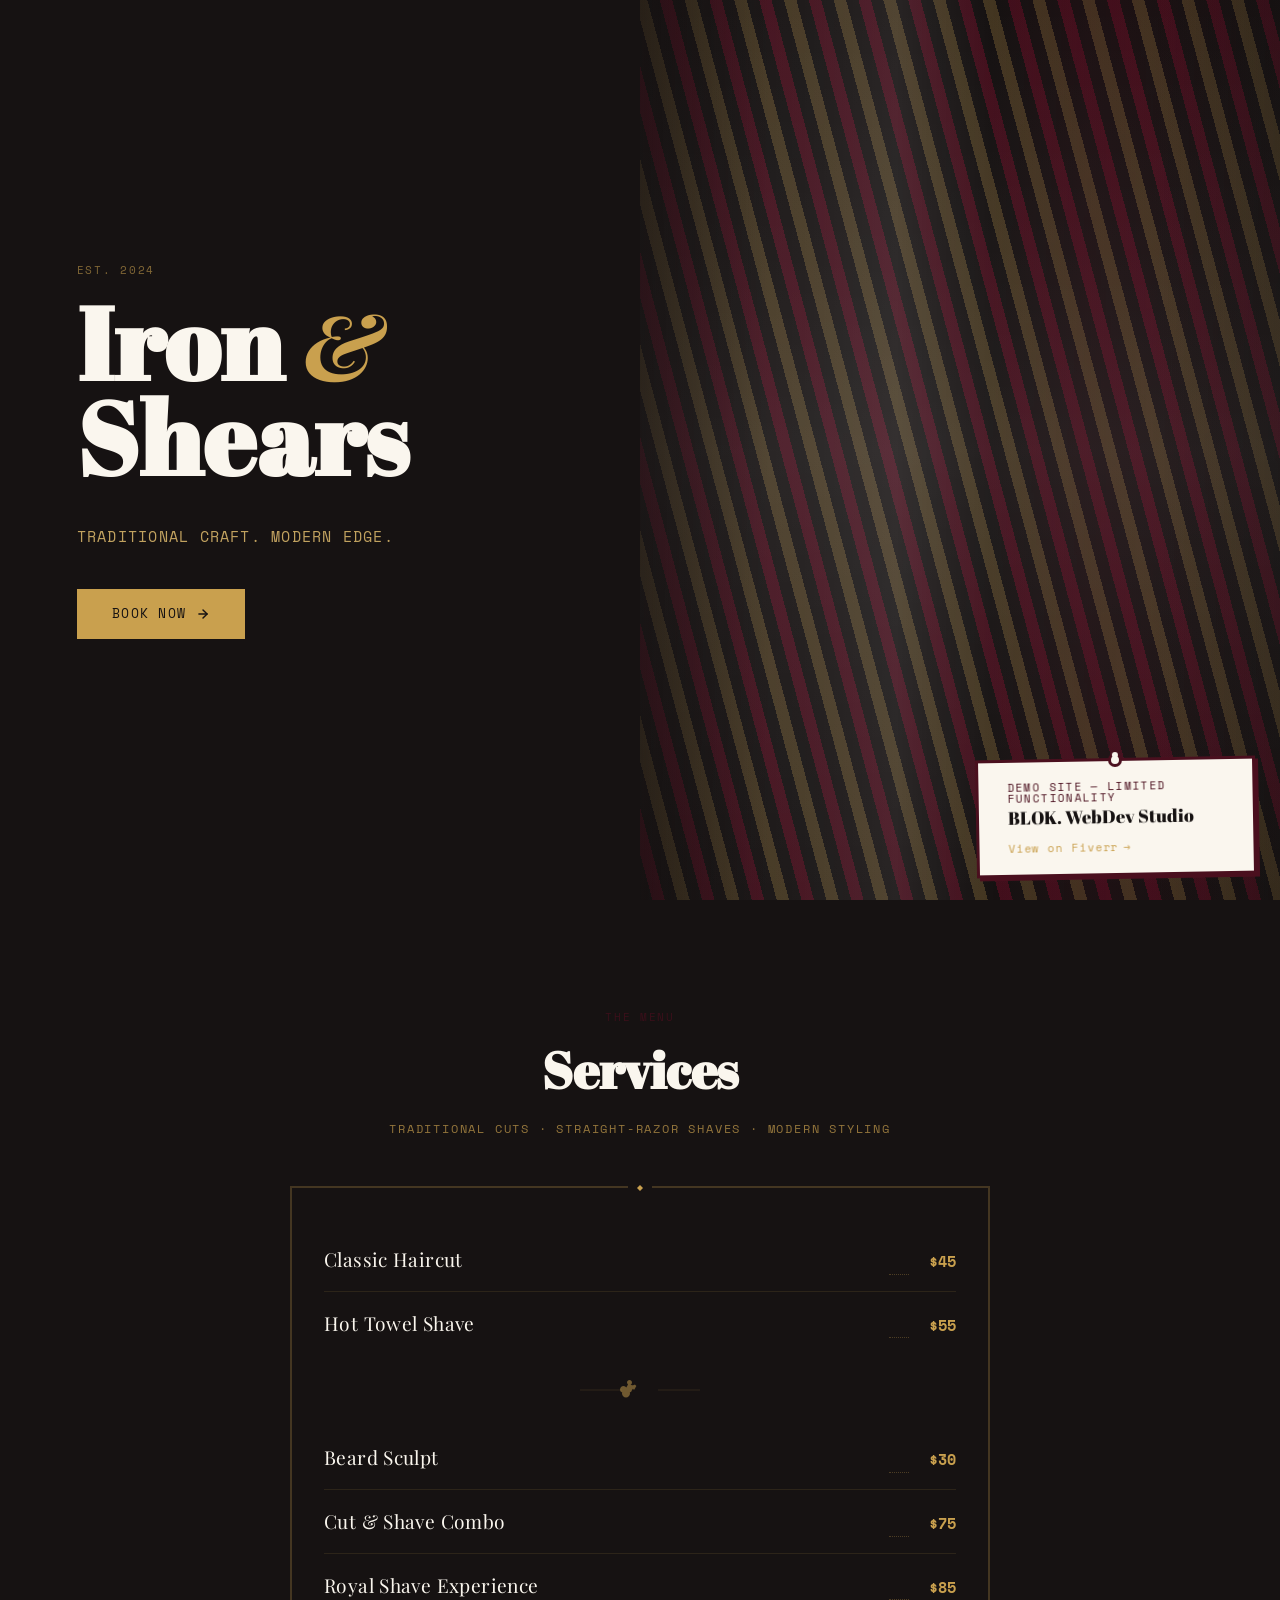
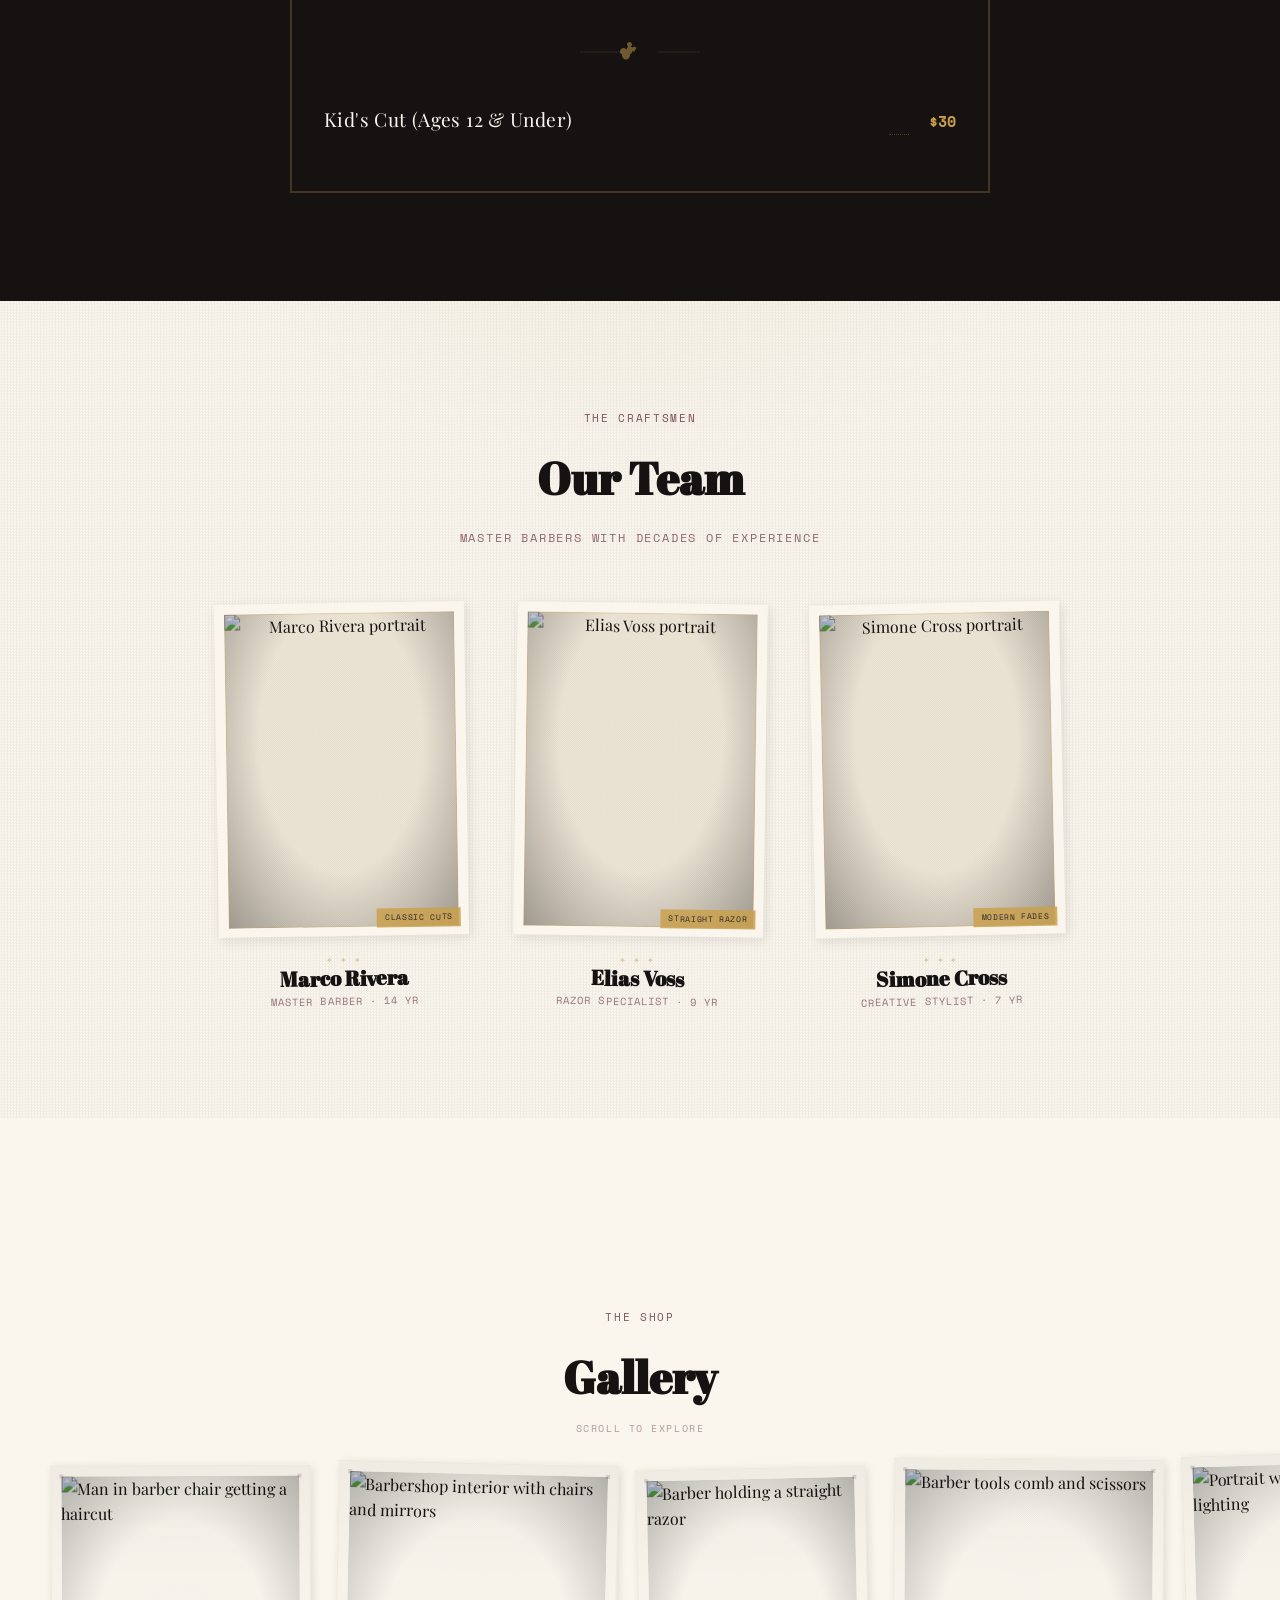
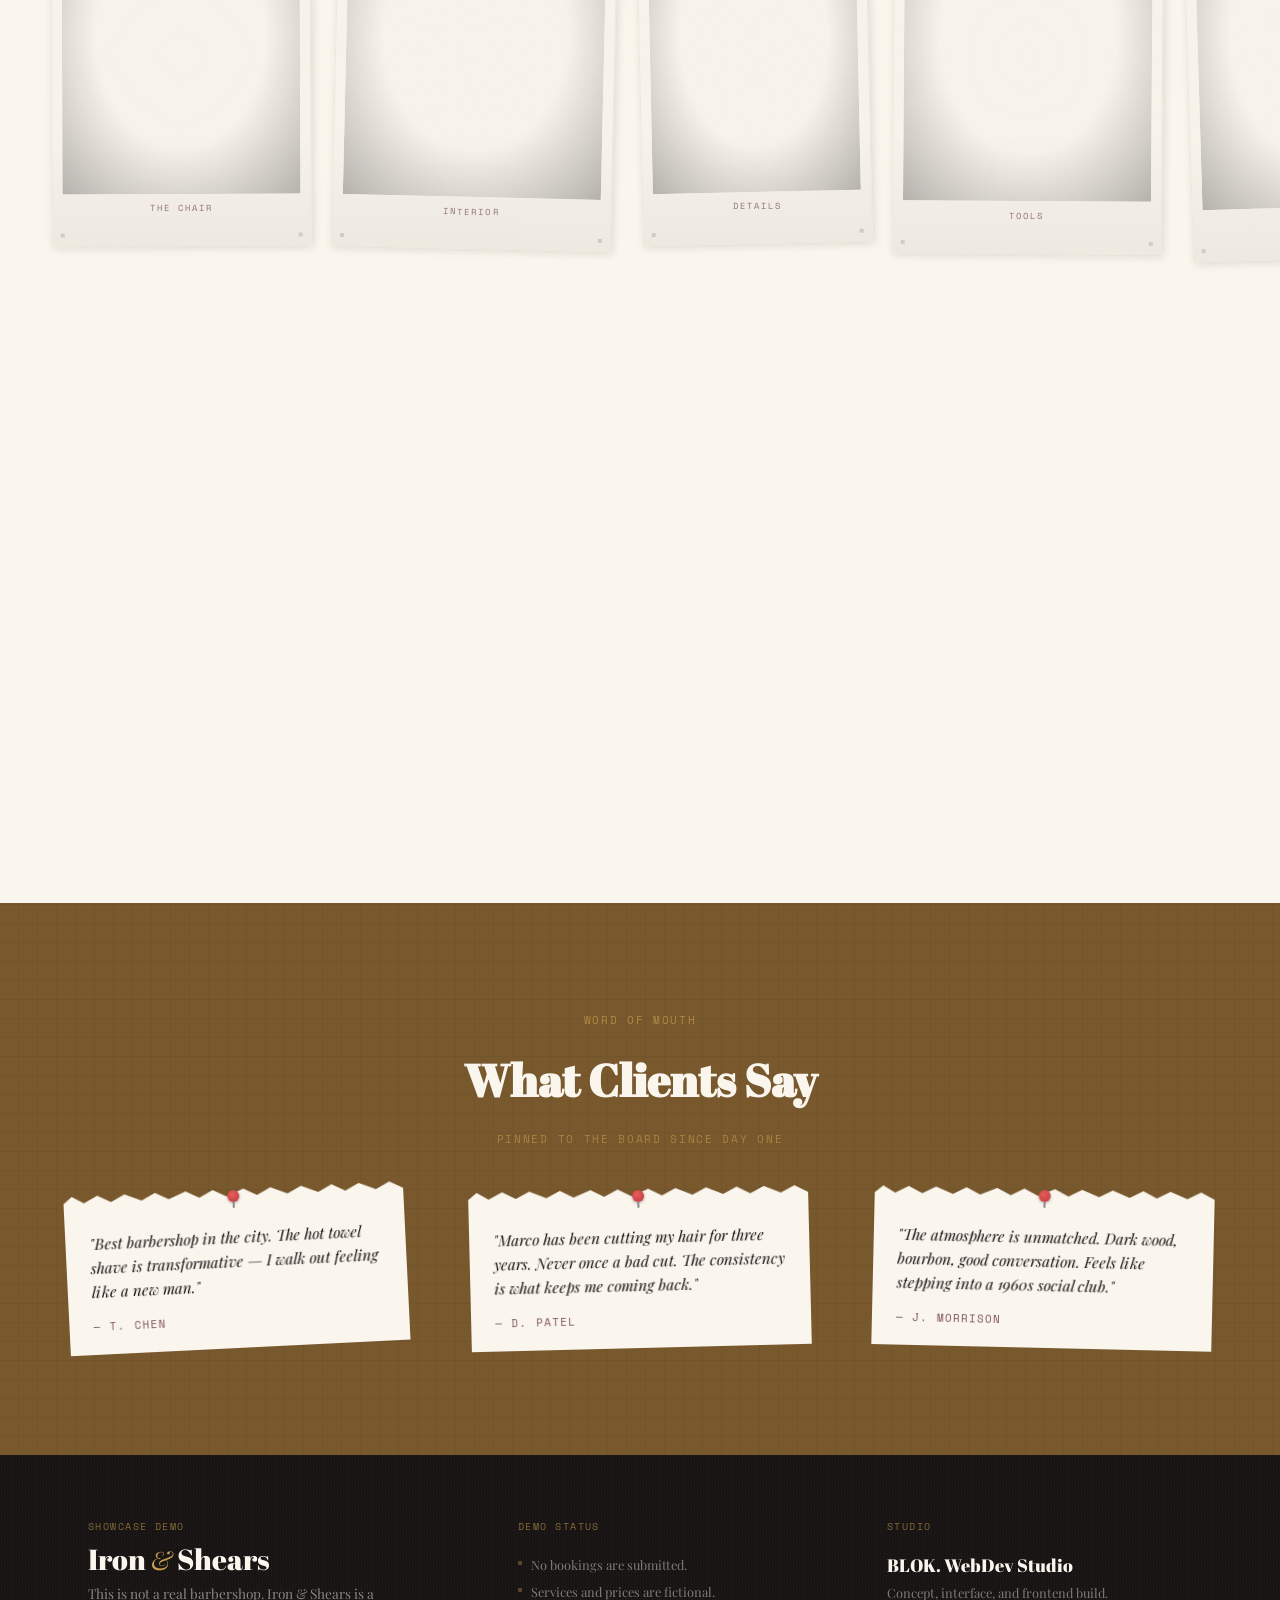
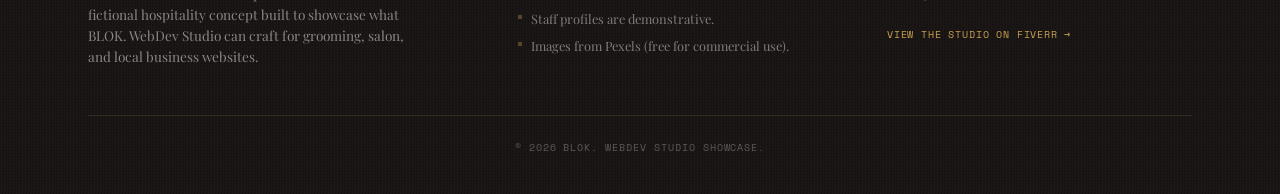
==== barbershop_ironnshears/index.html @ 81a46b66 "Barbershop demo site" ====
<!DOCTYPE html>
<html lang="en">
<head>
<meta charset="UTF-8">
<meta name="viewport" content="width=device-width, initial-scale=1.0">
<title>Iron & Shears · Barbershop</title>
<link rel="preconnect" href="https://fonts.googleapis.com">
<link rel="preconnect" href="https://fonts.gstatic.com" crossorigin>
<link href="https://fonts.googleapis.com/css2?family=Abril+Fatface&family=Playfair+Display:ital,wght@0,400;0,700;1,400&family=Space+Mono:ital,wght@0,400;0,700;1,400&display=swap" rel="stylesheet">
<style>
/* ===== RESET ===== */
*,*::before,*::after{box-sizing:border-box;margin:0;padding:0}
html{scroll-behavior:smooth}
img{display:block;max-width:100%}
a{color:inherit;text-decoration:none}
button{cursor:pointer;font:inherit}

/* ===== TOKENS ===== */
:root{
  --cream: #faf6ee;
  --burgundy: #4a0f1e;
  --black: #161212;
  --gold: #c9a04e;
  --gold-light: #e0bc6e;
  --cream-dark: #f0e8d8;
  --shadow: rgba(22,18,18,0.12);
  --shadow-strong: rgba(22,18,18,0.25);
  --card-bg: #faf6ee;

  --font-display: 'Abril Fatface', 'Playfair Display', Georgia, serif;
  --font-body: 'Playfair Display', Georgia, serif;
  --font-mono: 'Space Mono', 'Courier New', monospace;

  --max-width: 1200px;
  --section-pad: clamp(80px, 12vh, 140px);
}

/* ===== BASE ===== */
body{
  font-family: var(--font-body);
  background: var(--cream);
  color: var(--black);
  line-height: 1.6;
  -webkit-font-smoothing: antialiased;
}
.section-label{
  font-family: var(--font-mono);
  font-size: 0.7rem;
  letter-spacing: 0.15em;
  text-transform: uppercase;
  color: var(--burgundy);
  margin-bottom: 1rem;
  opacity: 0.7;
}

/* ===== HERO ===== */
#hero{
  position: relative;
  min-height: 100vh;
  display: flex;
  align-items: center;
  overflow: hidden;
  background: var(--black);
}
.hero-inner{
  display: grid;
  grid-template-columns: 1fr 1fr;
  width: 100%;
  min-height: 100vh;
}
.hero-left{
  display: flex;
  flex-direction: column;
  justify-content: center;
  padding: 4rem clamp(2rem,6vw,6rem);
  color: var(--cream);
  position: relative;
  z-index: 2;
}
.hero-shop-name{
  font-family: var(--font-display);
  font-size: clamp(3.2rem, 8vw, 6.5rem);
  line-height: 0.92;
  letter-spacing: 0.01em;
  color: var(--cream);
  margin-bottom: 0.4em;
}
.hero-shop-name .ampersand{
  font-family: 'Playfair Display', Georgia, serif;
  font-style: italic;
  color: var(--gold);
  font-size: 0.9em;
}
.hero-tagline{
  font-family: var(--font-mono);
  font-size: clamp(0.8rem, 1.2vw, 1rem);
  letter-spacing: 0.08em;
  text-transform: uppercase;
  color: var(--gold-light);
  margin-bottom: 2.5rem;
  opacity: 0.85;
}
.hero-cta{
  display: inline-flex;
  align-items: center;
  gap: 0.6rem;
  font-family: var(--font-mono);
  font-size: clamp(0.8rem, 1vw, 0.9rem);
  letter-spacing: 0.1em;
  text-transform: uppercase;
  color: var(--black);
  background: var(--gold);
  padding: 0.9rem 2.2rem;
  border: none;
  border-radius: 0;
  transition: background 0.25s, transform 0.25s;
  width: fit-content;
}
.hero-cta:hover{
  background: var(--gold-light);
  transform: translateY(-2px);
}

/* ===== BARBER POLE ===== */
.barber-pole{
  position: relative;
  overflow: hidden;
  background: var(--black);
}
.barber-pole-bg{
  position: absolute;
  inset: 0;
  background:
    repeating-linear-gradient(
      75deg,
      transparent 0px, transparent 12px,
      rgba(74,15,30,0.85) 12px, rgba(74,15,30,0.85) 24px,
      transparent 24px, transparent 36px,
      rgba(201,160,78,0.25) 36px, rgba(201,160,78,0.25) 48px
    );
  background-size: 200% 100%;
  animation: pole-scroll var(--pole-speed, 3s) linear infinite;
}
.barber-pole-glow{
  position: absolute;
  inset: 0;
  background: linear-gradient(
    90deg,
    transparent 0%,
    rgba(255,255,255,0.04) 25%,
    rgba(255,255,255,0.08) 40%,
    transparent 55%,
    rgba(74,15,30,0.15) 70%,
    transparent 100%
  );
  z-index: 1;
}
.barber-pole-shine{
  position: absolute;
  inset: 0;
  background: linear-gradient(
    to bottom,
    transparent 0%,
    rgba(255,255,255,0.03) 30%,
    rgba(255,255,255,0.06) 50%,
    rgba(255,255,255,0.03) 70%,
    transparent 100%
  );
  z-index: 1;
}
.barber-pole-overlay{
  position: absolute;
  inset: 0;
  background: linear-gradient(
    to right,
    rgba(22,18,18,0.6) 0%,
    transparent 20%,
    transparent 80%,
    rgba(22,18,18,0.3) 100%
  );
  z-index: 1;
}
@keyframes pole-scroll{
  0%{background-position: 0% 0%;}
  100%{background-position: 100% 200%;}
}

/* ===== SERVICES ===== */
#services{
  padding: var(--section-pad) clamp(1.5rem,4vw,3rem);
  background: var(--black);
  color: var(--cream);
}
.services-inner{
  max-width: 700px;
  margin: 0 auto;
}
.services-heading{
  font-family: var(--font-display);
  font-size: clamp(2.2rem, 4vw, 3.5rem);
  line-height: 1.1;
  text-align: center;
  color: var(--cream);
  margin-bottom: 0.4em;
}
.services-sub{
  font-family: var(--font-mono);
  font-size: 0.75rem;
  letter-spacing: 0.15em;
  text-transform: uppercase;
  text-align: center;
  color: var(--gold);
  margin-bottom: 3rem;
  opacity: 0.7;
}
.services-board{
  border: 2px solid rgba(201,160,78,0.25);
  padding: 2.5rem 2rem;
  position: relative;
}
.services-board::before{
  content: '';
  position: absolute;
  top: -5px;
  left: 50%;
  transform: translateX(-50%);
  width: 24px;
  height: 10px;
  background: var(--black);
  border: 0;
  display: flex;
  align-items: center;
  justify-content: center;
}
.services-board::after{
  content: '';
  position: absolute;
  top: -3px;
  left: 50%;
  transform: translateX(-50%);
  width: 6px;
  height: 6px;
  background: var(--gold);
  clip-path: polygon(50% 0%, 100% 50%, 50% 100%, 0% 50%);
}
.service-item{
  display: grid;
  grid-template-columns: 1fr auto auto;
  gap: 0.75rem;
  align-items: baseline;
  padding: 1rem 0;
  opacity: 0;
  transform: translateY(20px);
  transition: opacity 0.6s ease, transform 0.6s ease;
}
.service-item.revealed{
  opacity: 1;
  transform: translateY(0);
}
.service-item + .service-item{
  border-top: 1px solid rgba(201,160,78,0.12);
}
.service-name{
  font-family: var(--font-body);
  font-size: clamp(1.05rem, 1.5vw, 1.2rem);
  letter-spacing: 0.02em;
  color: var(--cream);
}
.service-dots{
  border-bottom: 1px dotted rgba(201,160,78,0.3);
  flex: 1;
  min-width: 20px;
  align-self: flex-end;
  margin: 0 0.5rem;
}
.service-price{
  font-family: var(--font-mono);
  font-size: clamp(0.85rem, 1.2vw, 0.95rem);
  color: var(--gold);
  font-weight: 700;
  white-space: nowrap;
}
.service-divider-svg{
  display: flex;
  justify-content: center;
  align-items: center;
  padding: 1.5rem 0;
  gap: 0.5rem;
}
.service-divider-svg svg{
  width: 120px;
  height: 24px;
  overflow: visible;
}
.service-divider-svg .divider-line{
  stroke: var(--gold);
  stroke-width: 0.5;
  opacity: 0.3;
}
.service-divider-svg .divider-scissors{
  fill: var(--gold);
  opacity: 0.5;
}

/* ===== TEAM ===== */
/* ===== TEAM — Vintage Portrait Cards ===== */
#team{
  padding: var(--section-pad) clamp(1.5rem,4vw,3rem);
  background: var(--cream);
  position: relative;
  overflow: hidden;
}
/* vintage paper texture overlay */
#team::before{
  content: '';
  position: absolute;
  inset: 0;
  opacity: 0.04;
  background-image: repeating-conic-gradient(#000 0% 25%, transparent 0% 50%);
  background-size: 3px 3px;
  pointer-events: none;
  z-index: 0;
}
/* subtle warm glow at the top */
#team::after{
  content: '';
  position: absolute;
  top: -40%;
  left: 50%;
  width: 800px;
  height: 500px;
  transform: translateX(-50%);
  background: radial-gradient(ellipse, rgba(201,160,78,0.06) 0%, transparent 70%);
  pointer-events: none;
  z-index: 0;
}
.team-inner{
  max-width: var(--max-width);
  margin: 0 auto;
  position: relative;
  z-index: 1;
}
.team-heading{
  font-family: var(--font-display);
  font-size: clamp(2rem, 3.5vw, 3rem);
  text-align: center;
  color: var(--black);
  margin-bottom: 0.3em;
}
.team-sub{
  font-family: var(--font-mono);
  font-size: 0.75rem;
  letter-spacing: 0.15em;
  text-transform: uppercase;
  text-align: center;
  color: var(--burgundy);
  margin-bottom: 3.5rem;
  opacity: 0.6;
}
.team-grid{
  display: flex;
  flex-wrap: wrap;
  gap: 4rem 3rem;
  justify-content: center;
  align-items: flex-start;
}
.team-card{
  text-align: center;
  position: relative;
  width: 250px;
  flex-shrink: 0;
  cursor: default;
}
/* portrait card — vintage photo print */
.team-portrait{
  position: relative;
  width: 100%;
  aspect-ratio: 3 / 4;
  margin-bottom: 1.2rem;
  background: var(--cream);
  padding: 0.6rem;
  box-shadow: 2px 3px 12px rgba(22,18,18,0.1);
  transition: box-shadow 0.3s ease;
}
.team-card:hover{
  z-index: 2;
}
.team-card:hover .team-portrait{
  box-shadow: 4px 6px 24px rgba(22,18,18,0.18);
}
/* hover: card straightens + lifts slightly (like testimonials) */
.team-card:hover{
  transform: rotate(0deg) scale(1.03) !important;
}
/* photo area inside the card */
.team-photo{
  position: relative;
  width: 100%;
  height: 100%;
  overflow: hidden;
  background: var(--cream-dark);
}
/* vignette overlay */
.team-photo .vignette{
  position: absolute;
  inset: 0;
  background: radial-gradient(ellipse at 50% 40%, transparent 50%, rgba(22,18,18,0.35) 100%);
  pointer-events: none;
}
/* paper grain on photo */
.team-photo .photo-grain{
  position: absolute;
  inset: 0;
  opacity: 0.06;
  background-image: repeating-conic-gradient(#000 0% 25%, transparent 0% 50%);
  background-size: 2px 2px;
  pointer-events: none;
  z-index: 1;
}
/* team photo images */
.team-photo img{
  position: absolute;
  inset: 0;
  width: 100%;
  height: 100%;
  object-fit: cover;
  z-index: 0;
}
/* gold inner border line */
.team-photo::after{
  content: '';
  position: absolute;
  inset: 0;
  border: 1.5px solid var(--gold);
  opacity: 0.35;
  pointer-events: none;
  z-index: 1;
}
/* gold foil stamp — specialty badge, always visible */
.team-stamp{
  position: absolute;
  bottom: 0.5rem;
  right: 0.5rem;
  z-index: 3;
  background: var(--gold);
  color: var(--black);
  font-family: var(--font-mono);
  font-size: 0.5rem;
  letter-spacing: 0.08em;
  text-transform: uppercase;
  padding: 0.2rem 0.5rem;
  white-space: nowrap;
  border-radius: 0;
  opacity: 0.85;
  transition: opacity 0.25s, transform 0.25s;
}
.team-card:hover .team-stamp{
  opacity: 1;
  transform: scale(1.05);
}
/* name card — vintage typesetting */
.team-name-block{
  text-align: center;
  position: relative;
}
.team-name-block .ornament{
  display: block;
  font-size: 0.5rem;
  color: var(--gold);
  line-height: 1;
  margin-bottom: 0.3rem;
  opacity: 0.5;
  letter-spacing: 0.3em;
}
.team-name{
  font-family: var(--font-display);
  font-size: 1.3rem;
  color: var(--black);
  line-height: 1.05;
  margin-bottom: 0.15rem;
}
.team-role{
  font-family: var(--font-mono);
  font-size: 0.65rem;
  letter-spacing: 0.1em;
  text-transform: uppercase;
  color: var(--burgundy);
  opacity: 0.55;
}

/* ===== GALLERY ===== */
#gallery{
  position: relative;
  background: var(--cream);
  /* height set dynamically via JS to create scroll distance */
}
.gallery-sticky{
  position: sticky;
  top: 0;
  height: 100vh;
  overflow: hidden;
  display: flex;
  flex-direction: column;
  justify-content: center;
}
.gallery-head{
  flex-shrink: 0;
  text-align: center;
  padding: 2rem 1.5rem 1rem;
}
.gallery-track{
  display: flex;
  gap: 1.5rem;
  padding: 0 4vw;
  will-change: transform;
  align-items: center;
}

/* --- Photo-print cards: analog, tactile, like the testimonials & badge --- */
.gallery-item{
  flex-shrink: 0;
  position: relative;
  background: var(--cream);
  border: 1px solid var(--cream-dark);
  box-shadow: 2px 2px 8px var(--shadow);
  transition: opacity 0.3s, transform 0.4s ease, box-shadow 0.4s ease;
  display: flex;
  flex-direction: column;
  align-items: center;
  padding: 0.6rem 0.6rem 2rem;
  cursor: default;
}
.gallery-item::after{
  content: '';
  position: absolute;
  inset: 0;
  background: linear-gradient(
    to bottom,
    rgba(0,0,0,0.03) 0%,
    transparent 30%,
    transparent 70%,
    rgba(0,0,0,0.04) 100%
  );
  pointer-events: none;
  z-index: 2;
}
/* subtle paper grain overlay */
.gallery-item .photo-grain{
  position: absolute;
  inset: 0;
  opacity: 0.025;
  background-image: repeating-conic-gradient(#000 0% 25%, transparent 0% 50%);
  background-size: 2px 2px;
  pointer-events: none;
  z-index: 3;
}
.gallery-item .photo{
  position: relative;
  width: 100%;
  height: 100%;
  overflow: hidden;
  flex-shrink: 0;
  z-index: 1;
}
.gallery-item .photo img{
  display: block;
  width: 100%;
  height: 100%;
  object-fit: cover;
}
/* vignette overlay for photo feel */
.gallery-item .photo .vignette{
  position: absolute;
  inset: 0;
  background: radial-gradient(ellipse at 50% 50%, transparent 50%, rgba(0,0,0,0.25) 100%);
  pointer-events: none;
  z-index: 1;
}

/* photo paper white border (via padding) + random rotation applied via JS */
.gallery-item.varied-1 .photo{
  aspect-ratio: 3/4;
}
.gallery-item.varied-2 .photo{
  aspect-ratio: 4/5;
}
.gallery-item.varied-3 .photo{
  aspect-ratio: 2/3;
}
.gallery-item.varied-4 .photo{
  aspect-ratio: 3/4;
}
.gallery-item.varied-5 .photo{
  aspect-ratio: 4/6;
}
.gallery-item.varied-6 .photo{
  aspect-ratio: 5/4;
}
.gallery-item.varied-1{width:260px}
.gallery-item.varied-2{width:280px}
.gallery-item.varied-3{width:230px}
.gallery-item.varied-4{width:270px}
.gallery-item.varied-5{width:250px}
.gallery-item.varied-6{width:300px}

.gallery-item:hover{
  box-shadow: 4px 4px 16px var(--shadow-strong);
  z-index: 5;
}
/* label beneath the photo — looks hand-stamped */
.gallery-item .photo-label{
  font-family: var(--font-mono);
  font-size: 0.55rem;
  letter-spacing: 0.12em;
  text-transform: uppercase;
  color: var(--burgundy);
  opacity: 0.55;
  margin-top: 0.65rem;
  text-align: center;
  position: relative;
  z-index: 4;
  line-height: 1;
}
/* tiny decorative staple dots on photo corners */
.gallery-item .staple{
  position: absolute;
  width: 4px;
  height: 4px;
  background: var(--burgundy);
  opacity: 0.15;
  z-index: 3;
  pointer-events: none;
}
.gallery-item .staple-tl{top:8px;left:8px}
.gallery-item .staple-tr{top:8px;right:8px}
.gallery-item .staple-bl{bottom:8px;left:8px}
.gallery-item .staple-br{bottom:8px;right:8px}

/* ===== TESTIMONIALS ===== */
#testimonials{
  padding: var(--section-pad) clamp(1.5rem,4vw,3rem);
  background-color: #7a5a2e;
  background-image:
    repeating-linear-gradient(0deg, transparent, transparent 18px, rgba(0,0,0,0.04) 18px, rgba(0,0,0,0.04) 19px),
    repeating-linear-gradient(90deg, transparent, transparent 18px, rgba(0,0,0,0.04) 18px, rgba(0,0,0,0.04) 19px);
  position: relative;
  overflow: hidden;
}
/* corkboard grain */
#testimonials::after{
  content: '';
  position: absolute;
  inset: 0;
  opacity: 0.035;
  background-image: repeating-conic-gradient(#000 0% 25%, transparent 0% 50%);
  background-size: 2px 2px;
  pointer-events: none;
  z-index: 0;
}
.testimonials-inner{
  max-width: var(--max-width);
  margin: 0 auto;
  position: relative;
  z-index: 1;
}
.testimonials-heading{
  font-family: var(--font-display);
  font-size: clamp(2rem, 3.5vw, 3rem);
  text-align: center;
  color: var(--cream);
  margin-bottom: 0.3em;
}
.testimonials-sub{
  font-family: var(--font-mono);
  font-size: 0.7rem;
  letter-spacing: 0.15em;
  text-transform: uppercase;
  text-align: center;
  color: var(--gold);
  margin-bottom: 3rem;
  opacity: 0.6;
}
.testimonials-grid{
  display: grid;
  grid-template-columns: repeat(auto-fit, minmax(280px, 1fr));
  gap: 2.5rem 1.5rem;
  justify-items: center;
}
.testimonial-card{
  position: relative;
  background: var(--card-bg);
  padding: 1.8rem 1.5rem 1.2rem;
  max-width: 340px;
  width: 100%;
  transition: transform 0.25s ease, box-shadow 0.25s ease;
  will-change: transform;
  cursor: default;
}
/* torn top edge — inline SVG avoids sub-pixel seam */
.testimonial-card .torn-edge{
  position:absolute;
  top:-7px;
  left:0;
  width:100%;
  height:7px;
  display:block;
  z-index:2;
  pointer-events:none;
}
/* pushpin */
.testimonial-card .pin{
  position: absolute;
  top: -6px;
  left: 50%;
  transform: translateX(-50%);
  width: 14px;
  height: 18px;
  z-index: 2;
}
.testimonial-card .pin-head{
  width: 12px;
  height: 12px;
  border-radius: 50%;
  background: radial-gradient(circle at 40% 35%, #e85b5b, #b93a3a);
  box-shadow: 0 1px 3px rgba(0,0,0,0.3);
  margin: 0 auto;
}
.testimonial-card .pin-needle{
  width: 2px;
  height: 6px;
  background: #888;
  margin: 0 auto;
  border-radius: 0 0 1px 1px;
}
.testimonial-text{
  font-family: var(--font-body);
  font-size: 0.95rem;
  font-style: italic;
  line-height: 1.6;
  color: var(--black);
  margin-bottom: 0.8rem;
}
.testimonial-author{
  font-family: var(--font-mono);
  font-size: 0.7rem;
  letter-spacing: 0.1em;
  text-transform: uppercase;
  color: var(--burgundy);
  opacity: 0.7;
}
/* hover lift + straighten */
.testimonial-card:hover{
  transform: rotate(0deg) scale(1.02) !important;
}

/* ===== FOOTER ===== */
.site-footer{
  background: var(--black);
  color: var(--cream);
  position: relative;
  overflow: hidden;
}
/* vintage paper grain */
.site-footer::before{
  content: '';
  position: absolute;
  inset: 0;
  opacity: 0.025;
  background-image: repeating-conic-gradient(#fff 0% 25%, transparent 0% 50%);
  background-size: 3px 3px;
  pointer-events: none;
  z-index: 0;
}
.footer-inner{
  max-width: var(--max-width);
  margin: 0 auto;
  padding: 4rem clamp(1.5rem,4vw,3rem) 2.5rem;
  position: relative;
  z-index: 1;
}
/* main footer grid */
.footer-grid{
  display: grid;
  grid-template-columns: 1.2fr 1fr 1fr;
  gap: 3rem 4rem;
  padding-bottom: 3rem;
  border-bottom: 1px solid rgba(201,160,78,0.15);
}
.footer-col-brand{}
.footer-label{
  font-family: var(--font-mono);
  font-size: 0.6rem;
  letter-spacing: 0.15em;
  text-transform: uppercase;
  color: var(--gold);
  margin-bottom: 0.8rem;
  opacity: 0.6;
}
.footer-brand-name{
  font-family: var(--font-display);
  font-size: 1.8rem;
  line-height: 0.9;
  color: var(--cream);
  margin-bottom: 0.6rem;
}
.footer-brand-name .ampersand{
  font-family: 'Playfair Display', Georgia, serif;
  font-style: italic;
  color: var(--gold);
  font-size: 0.9em;
}
.footer-disclaimer{
  font-family: var(--font-body);
  font-size: 0.85rem;
  line-height: 1.55;
  color: rgba(250,246,238,0.5);
  max-width: 320px;
}
.footer-col-title{
  font-family: var(--font-mono);
  font-size: 0.6rem;
  letter-spacing: 0.15em;
  text-transform: uppercase;
  color: var(--gold);
  margin-bottom: 1rem;
  opacity: 0.6;
}
.footer-status-list{
  list-style: none;
  padding: 0;
}
.footer-status-list li{
  font-family: var(--font-body);
  font-size: 0.8rem;
  line-height: 1.5;
  color: rgba(250,246,238,0.45);
  padding: 0.25rem 0;
  position: relative;
  padding-inline-start: 0.8rem;
}
.footer-status-list li::before{
  content: '';
  position: absolute;
  inset-inline-start: 0;
  top: 0.65rem;
  width: 4px;
  height: 4px;
  background: var(--gold);
  opacity: 0.35;
}
.footer-studio-name{
  font-family: var(--font-display);
  font-size: 1.1rem;
  color: var(--cream);
  margin-bottom: 0.3rem;
}
.footer-studio-role{
  font-family: var(--font-body);
  font-size: 0.8rem;
  line-height: 1.5;
  color: rgba(250,246,238,0.45);
  margin-bottom: 1rem;
}
.footer-fiverr{
  display: inline-flex;
  align-items: center;
  gap: 0.4rem;
  font-family: var(--font-mono);
  font-size: 0.65rem;
  letter-spacing: 0.08em;
  text-transform: uppercase;
  color: var(--gold);
  transition: color 0.2s;
}
.footer-fiverr:hover{
  color: var(--gold-light);
}
.footer-fiverr .arrow{
  display: inline-block;
  transition: transform 0.2s;
}
.footer-fiverr:hover .arrow{
  transform: translateX(3px);
}
/* copyright bar */
.footer-bottom{
  text-align: center;
  padding-top: 1.5rem;
}
.footer-copy{
  font-family: var(--font-mono);
  font-size: 0.6rem;
  letter-spacing: 0.1em;
  text-transform: uppercase;
  color: rgba(250,246,238,0.3);
}

/* footer responsive */
@media(max-width: 900px){
  .footer-grid{
    grid-template-columns: 1fr;
    gap: 2.5rem;
  }
  .footer-disclaimer{
    max-width: 100%;
  }
  .footer-inner{
    padding: 3rem 1.5rem 2rem;
  }
}

/* ===== DEMO BADGE ===== */
.demo-badge{
  position: fixed;
  bottom: 1.5rem;
  right: 1.5rem;
  z-index: 999;
  background: var(--cream);
  border: 3px solid var(--burgundy);
  padding: 1.2rem 1.8rem 1rem;
  transform: rotate(-1deg) translateY(120%);
  transition: transform 0.35s cubic-bezier(0.34,1.56,0.64,1), box-shadow 0.25s;
  box-shadow: 3px 3px 0 var(--burgundy);
  max-width: 280px;
  cursor: default;
  animation: badge-slide-up 0.6s 1s cubic-bezier(0.34,1.56,0.64,1) forwards;
}
@keyframes badge-slide-up{
  to{transform:rotate(-1deg) translateY(0)}
}
/* price tag notch */
.demo-badge .notch{
  position: absolute;
  top: -8px;
  left: 50%;
  transform: translateX(-50%);
  width: 14px;
  height: 14px;
  background: var(--cream);
  border: 3px solid var(--burgundy);
  border-radius: 50%;
}
.demo-badge .notch-inner{
  position: absolute;
  top: -4px;
  left: 50%;
  transform: translateX(-50%);
  width: 6px;
  height: 6px;
  border-radius: 50%;
  background: var(--cream);
  z-index: 1;
}
.demo-badge:hover{
  transform: rotate(0deg) translateY(0) !important;
  box-shadow: 6px 6px 0 var(--burgundy);
}
.demo-badge .badge-label{
  font-family: var(--font-mono);
  font-size: 0.7rem;
  letter-spacing: 0.12em;
  text-transform: uppercase;
  color: var(--burgundy);
  margin-bottom: 0.2rem;
  line-height: 1;
}
.demo-badge .badge-studio{
  font-family: var(--font-display);
  font-size: 1.15rem;
  color: var(--black);
  line-height: 1.1;
  margin-bottom: 0.35rem;
}
.demo-badge .badge-link{
  font-family: var(--font-mono);
  font-size: 0.7rem;
  letter-spacing: 0.08em;
  color: var(--gold);
  display: inline-flex;
  align-items: center;
  gap: 0.3rem;
  transition: color 0.2s;
}
.demo-badge .badge-link:hover{
  color: var(--gold-light);
}
.demo-badge .badge-link .arrow{
  display: inline-block;
  transition: transform 0.2s;
}
.demo-badge .badge-link:hover .arrow{
  transform: translateX(2px);
}

/* ===== RESPONSIVE ===== */
@media(max-width: 900px){
  #hero{
    position: relative;
  }
  .hero-inner{
    grid-template-columns: 1fr;
    min-height: 100vh;
  }
  .hero-left{
    padding: 3rem 2rem;
    align-items: center;
    text-align: center;
    min-height: 100vh;
    justify-content: center;
    position: relative;
    z-index: 2;
    background: rgba(22,18,18,0.55);
  }
  .hero-cta{
    margin: 0 auto;
  }
  .barber-pole{
    position: absolute;
    inset: 0;
    min-height: auto;
    order: -1;
    z-index: 1;
  }
  .barber-pole-bg{
    background-size: 200% 100%;
  }
  .barber-pole-overlay{
    background: linear-gradient(
      to bottom,
      rgba(22,18,18,0.3) 0%,
      transparent 30%,
      transparent 70%,
      rgba(22,18,18,0.6) 100%
    );
  }
  .services-board{
    padding: 2rem 1.2rem;
  }
  .service-item{
    grid-template-columns: 1fr auto;
    gap: 0.4rem;
  }
  .service-dots{
    display: none;
  }
  .team-grid{
    gap: 2.5rem 2rem;
  }
  .team-card{
    width: 210px;
  }
  .team-portrait{
    padding: 0.4rem;
  }
  /* gallery becomes touch carousel on mobile */
  #gallery{
    height: auto !important;
  }
  .gallery-sticky{
    position: relative;
    height: auto;
    min-height: auto;
    top: auto;
    padding: 0 0 3rem;
  }
  .gallery-head{
    padding: 2rem 1.5rem 1rem;
  }
  .gallery-track{
    overflow-x: auto;
    -webkit-overflow-scrolling: touch;
    scroll-snap-type: x mandatory;
    padding: 0 5vw;
    gap: 0.75rem;
    transform: none !important;
    width: 100%;
  }
  .gallery-item{
    scroll-snap-align: center;
    transform: none !important;
  }
  .gallery-item.varied-1,
  .gallery-item.varied-2,
  .gallery-item.varied-3,
  .gallery-item.varied-4,
  .gallery-item.varied-5,
  .gallery-item.varied-6{
    width: 200px;
  }
  /* testimonials stack vertically, no rotation */
  .testimonials-grid{
    grid-template-columns: 1fr;
    gap: 1.5rem;
  }
  .testimonial-card{
    transform: none !important;
    max-width: 100%;
  }
  .demo-badge{
    bottom: 1rem;
    right: auto;
    left: 50%;
    transform: rotate(-1deg) translate(-50%, 120%);
    animation: badge-slide-up-mobile 0.6s 1s cubic-bezier(0.34,1.56,0.64,1) forwards;
  }
  @keyframes badge-slide-up-mobile{
    to{transform:rotate(-1deg) translate(-50%, 0)}
  }
}
@media(max-width: 480px){
  .hero-shop-name{
    font-size: 2.5rem;
  }
  .hero-left{
    padding: 2rem 1.2rem;
  }
  .barber-pole{
    min-height: 30vh;
  }
  .services-board{
    padding: 1.5rem 0.8rem;
  }
  .service-name{
    font-size: 0.95rem;
  }
  .testimonial-card{
    padding: 1.4rem 1rem 1rem;
  }
  .demo-badge{
    max-width: 240px;
    padding: 1rem 1.4rem 0.8rem;
  }
}
</style>
</head>
<body>

<!-- ===== HERO ===== -->
<section id="hero">
  <div class="hero-inner">
    <div class="hero-left">
      <p class="section-label" style="color:var(--gold);opacity:0.6">Est. 2024</p>
      <h1 class="hero-shop-name">Iron <span class="ampersand">&amp;</span> Shears</h1>
      <p class="hero-tagline">Traditional Craft. Modern Edge.</p>
      <a href="#" class="hero-cta">
        <span>Book Now</span>
        <svg width="14" height="14" viewBox="0 0 24 24" fill="none" stroke="currentColor" stroke-width="2.5" stroke-linecap="round" stroke-linejoin="round"><path d="M5 12h14"/><path d="M12 5l7 7-7 7"/></svg>
      </a>
    </div>
    <div class="barber-pole">
      <div class="barber-pole-bg" id="barberPoleBg"></div>
      <div class="barber-pole-glow"></div>
      <div class="barber-pole-shine"></div>
      <div class="barber-pole-overlay"></div>
    </div>
  </div>
</section>

<!-- ===== SERVICES ===== -->
<section id="services">
  <div class="services-inner">
    <p class="section-label" style="text-align:center">The Menu</p>
    <h2 class="services-heading">Services</h2>
    <p class="services-sub">Traditional cuts · Straight-razor shaves · Modern styling</p>
    <div class="services-board" id="servicesBoard">
      <div class="service-item" data-service="Classic Haircut" data-price="$45">
        <span class="service-name" data-text="Classic Haircut"></span>
        <span class="service-dots"></span>
        <span class="service-price" data-text="$45"></span>
      </div>
      <div class="service-item" data-service="Hot Towel Shave" data-price="$55">
        <span class="service-name" data-text="Hot Towel Shave"></span>
        <span class="service-dots"></span>
        <span class="service-price" data-text="$55"></span>
      </div>
      <div class="service-divider-svg">
        <svg viewBox="0 0 120 24">
          <line class="divider-line" x1="0" y1="12" x2="42" y2="12"/>
          <g class="divider-scissors">
            <path d="M52 8c-1.5 0-2.8 1-3.2 2.4L48 12l-1.2-1.6C46.4 9 45 8 43.5 8 41.6 8 40 9.6 40 11.5c0 1.4.9 2.6 2.2 3.1-.1.3-.2.6-.2.9 0 2.2 1.8 4 4 4s4-1.8 4-4c0-.3-.1-.6-.2-.9 1.3-.5 2.2-1.7 2.2-3.1 0-.1 0-.3-.1-.4L52 12l.8-1.6c0 .1.1.2.2.3L54 12l1-1.4c.1-.2.2-.3.3-.5.2-.8.6-1.5 1.1-2.1l-1.5-1.5c-.5.5-1.2.8-2 .8-1.1 0-2.1-.6-2.6-1.6l-1.2-.9L48 6.5c.5.3 1 .5 1.5.5 1.4 0 2.5-1.1 2.5-2.5S50.9 2 49.5 2 47 3.1 47 4.5c0 .8.4 1.5 1 2l-2 3.5 1.2 1.6c.8-1 2-1.6 3.3-1.6H52zM52 10V8h-1.5c-.9 0-1.7.4-2.2 1l-1.3 1.8 1.5 2c.5-.5 1.3-.8 2-.8C52.2 12 53 11.2 53 10.2V10h-1z"/>
          </g>
          <line class="divider-line" x1="78" y1="12" x2="120" y2="12"/>
        </svg>
      </div>
      <div class="service-item" data-service="Beard Sculpt" data-price="$30">
        <span class="service-name" data-text="Beard Sculpt"></span>
        <span class="service-dots"></span>
        <span class="service-price" data-text="$30"></span>
      </div>
      <div class="service-item" data-service="Cut &amp; Shave Combo" data-price="$75">
        <span class="service-name" data-text="Cut & Shave Combo"></span>
        <span class="service-dots"></span>
        <span class="service-price" data-text="$75"></span>
      </div>
      <div class="service-item" data-service="Royal Shave" data-price="$85">
        <span class="service-name" data-text="Royal Shave Experience"></span>
        <span class="service-dots"></span>
        <span class="service-price" data-text="$85"></span>
      </div>
      <div class="service-divider-svg">
        <svg viewBox="0 0 120 24">
          <line class="divider-line" x1="0" y1="12" x2="42" y2="12"/>
          <g class="divider-scissors">
            <path d="M52 8c-1.5 0-2.8 1-3.2 2.4L48 12l-1.2-1.6C46.4 9 45 8 43.5 8 41.6 8 40 9.6 40 11.5c0 1.4.9 2.6 2.2 3.1-.1.3-.2.6-.2.9 0 2.2 1.8 4 4 4s4-1.8 4-4c0-.3-.1-.6-.2-.9 1.3-.5 2.2-1.7 2.2-3.1 0-.1 0-.3-.1-.4L52 12l.8-1.6c0 .1.1.2.2.3L54 12l1-1.4c.1-.2.2-.3.3-.5.2-.8.6-1.5 1.1-2.1l-1.5-1.5c-.5.5-1.2.8-2 .8-1.1 0-2.1-.6-2.6-1.6l-1.2-.9L48 6.5c.5.3 1 .5 1.5.5 1.4 0 2.5-1.1 2.5-2.5S50.9 2 49.5 2 47 3.1 47 4.5c0 .8.4 1.5 1 2l-2 3.5 1.2 1.6c.8-1 2-1.6 3.3-1.6H52zM52 10V8h-1.5c-.9 0-1.7.4-2.2 1l-1.3 1.8 1.5 2c.5-.5 1.3-.8 2-.8C52.2 12 53 11.2 53 10.2V10h-1z"/>
          </g>
          <line class="divider-line" x1="78" y1="12" x2="120" y2="12"/>
        </svg>
      </div>
      <div class="service-item" data-service="Kid's Cut" data-price="$30">
        <span class="service-name" data-text="Kid's Cut (Ages 12 & Under)"></span>
        <span class="service-dots"></span>
        <span class="service-price" data-text="$30"></span>
      </div>
    </div>
  </div>
</section>

<!-- ===== TEAM ===== -->
<section id="team">
  <div class="team-inner">
    <p class="section-label" style="text-align:center">The Craftsmen</p>
    <h2 class="team-heading">Our Team</h2>
    <p class="team-sub">Master barbers with decades of experience</p>
    <div class="team-grid">
      <div class="team-card" data-rot="">
        <div class="team-portrait">
          <div class="team-photo">
            <img src="https://images.pexels.com/photos/7623953/pexels-photo-7623953.jpeg?auto=compress&cs=tinysrgb&w=800" alt="Marco Rivera portrait" loading="lazy">
            <div class="vignette"></div>
            <div class="photo-grain"></div>
          </div>
          <span class="team-stamp">Classic Cuts</span>
        </div>
        <div class="team-name-block">
          <span class="ornament">✦ ✦ ✦</span>
          <h3 class="team-name">Marco Rivera</h3>
          <p class="team-role">Master Barber · 14 yr</p>
        </div>
      </div>
      <div class="team-card" data-rot="">
        <div class="team-portrait">
          <div class="team-photo">
            <img src="https://images.pexels.com/photos/4969919/pexels-photo-4969919.jpeg?auto=compress&cs=tinysrgb&w=800" alt="Elias Voss portrait" loading="lazy">
            <div class="vignette"></div>
            <div class="photo-grain"></div>
          </div>
          <span class="team-stamp">Straight Razor</span>
        </div>
        <div class="team-name-block">
          <span class="ornament">✦ ✦ ✦</span>
          <h3 class="team-name">Elias Voss</h3>
          <p class="team-role">Razor Specialist · 9 yr</p>
        </div>
      </div>
      <div class="team-card" data-rot="">
        <div class="team-portrait">
          <div class="team-photo">
            <img src="https://images.pexels.com/photos/31719232/pexels-photo-31719232.jpeg?auto=compress&cs=tinysrgb&w=800" alt="Simone Cross portrait" loading="lazy">
            <div class="vignette"></div>
            <div class="photo-grain"></div>
          </div>
          <span class="team-stamp">Modern Fades</span>
        </div>
        <div class="team-name-block">
          <span class="ornament">✦ ✦ ✦</span>
          <h3 class="team-name">Simone Cross</h3>
          <p class="team-role">Creative Stylist · 7 yr</p>
        </div>
      </div>
    </div>
  </div>
</section>

<!-- ===== GALLERY ===== -->
<section id="gallery">
  <div class="gallery-sticky" id="gallerySticky">
    <div class="gallery-head">
      <p class="section-label">The Shop</p>
      <h2 style="font-family:var(--font-display);font-size:clamp(2rem,3.5vw,3rem);color:var(--black);margin-bottom:0.15em">Gallery</h2>
      <p style="font-family:var(--font-mono);font-size:0.65rem;letter-spacing:0.15em;text-transform:uppercase;color:var(--burgundy);opacity:0.4">Scroll to explore</p>
    </div>
    <div class="gallery-track" id="galleryTrack">
      <div class="gallery-item varied-1" data-rot="">
        <div class="photo-grain"></div>
        <div class="staple staple-tl"></div>
        <div class="staple staple-tr"></div>
        <div class="staple staple-bl"></div>
        <div class="staple staple-br"></div>
        <div class="photo">
          <img src="https://images.pexels.com/photos/3998414/pexels-photo-3998414.jpeg?auto=compress&cs=tinysrgb&w=800" alt="Man in barber chair getting a haircut" loading="lazy">
          <div class="vignette"></div>
        </div>
        <span class="photo-label">The Chair</span>
      </div>
      <div class="gallery-item varied-2" data-rot="">
        <div class="photo-grain"></div>
        <div class="staple staple-tl"></div>
        <div class="staple staple-tr"></div>
        <div class="staple staple-bl"></div>
        <div class="staple staple-br"></div>
        <div class="photo">
          <img src="https://images.pexels.com/photos/7750099/pexels-photo-7750099.jpeg?auto=compress&cs=tinysrgb&w=800" alt="Barbershop interior with chairs and mirrors" loading="lazy">
          <div class="vignette"></div>
        </div>
        <span class="photo-label">Interior</span>
      </div>
      <div class="gallery-item varied-3" data-rot="">
        <div class="photo-grain"></div>
        <div class="staple staple-tl"></div>
        <div class="staple staple-tr"></div>
        <div class="staple staple-bl"></div>
        <div class="staple staple-br"></div>
        <div class="photo">
          <img src="https://images.pexels.com/photos/12304512/pexels-photo-12304512.jpeg?auto=compress&cs=tinysrgb&w=800" alt="Barber holding a straight razor" loading="lazy">
          <div class="vignette"></div>
        </div>
        <span class="photo-label">Details</span>
      </div>
      <div class="gallery-item varied-4" data-rot="">
        <div class="photo-grain"></div>
        <div class="staple staple-tl"></div>
        <div class="staple staple-tr"></div>
        <div class="staple staple-bl"></div>
        <div class="staple staple-br"></div>
        <div class="photo">
          <img src="https://images.pexels.com/photos/7755294/pexels-photo-7755294.jpeg?auto=compress&cs=tinysrgb&w=800" alt="Barber tools comb and scissors" loading="lazy">
          <div class="vignette"></div>
        </div>
        <span class="photo-label">Tools</span>
      </div>
      <div class="gallery-item varied-5" data-rot="">
        <div class="photo-grain"></div>
        <div class="staple staple-tl"></div>
        <div class="staple staple-tr"></div>
        <div class="staple staple-bl"></div>
        <div class="staple staple-br"></div>
        <div class="photo">
          <img src="https://images.pexels.com/photos/19201205/pexels-photo-19201205.jpeg?auto=compress&cs=tinysrgb&w=800" alt="Portrait with dramatic lighting" loading="lazy">
          <div class="vignette"></div>
        </div>
        <span class="photo-label">Light</span>
      </div>
      <div class="gallery-item varied-6" data-rot="">
        <div class="photo-grain"></div>
        <div class="staple staple-tl"></div>
        <div class="staple staple-tr"></div>
        <div class="staple staple-bl"></div>
        <div class="staple staple-br"></div>
        <div class="photo">
          <img src="https://images.pexels.com/photos/10318060/pexels-photo-10318060.jpeg?auto=compress&cs=tinysrgb&w=800" alt="Woman barber styling a client's hair" loading="lazy">
          <div class="vignette"></div>
        </div>
        <span class="photo-label">Atmosphere</span>
      </div>
      <!-- spacer at end so last item can scroll to center -->
      <div style="flex-shrink:0;width:4vw"></div>
    </div>
  </div>
</section>

<!-- ===== TESTIMONIALS ===== -->
<section id="testimonials">
  <div class="testimonials-inner">
    <p class="section-label" style="text-align:center;color:var(--gold)">Word of Mouth</p>
    <h2 class="testimonials-heading">What Clients Say</h2>
    <p class="testimonials-sub">Pinned to the board since day one</p>
    <div class="testimonials-grid" id="testimonialsGrid">
      <div class="testimonial-card">
        <svg class="torn-edge" viewBox="0 0 400 7" preserveAspectRatio="none" fill="#faf6ee"><polygon points="0,7 10,0 24,7 40,0 56,7 72,0 92,7 108,0 124,7 144,0 160,7 176,0 192,7 212,0 228,7 244,0 264,7 280,0 300,7 316,0 332,7 348,0 368,7 384,0 400,7"/></svg>
        <div class="pin"><div class="pin-head"></div><div class="pin-needle"></div></div>
        <p class="testimonial-text">"Best barbershop in the city. The hot towel shave is transformative — I walk out feeling like a new man."</p>
        <p class="testimonial-author">— T. Chen</p>
      </div>
      <div class="testimonial-card">
        <svg class="torn-edge" viewBox="0 0 400 7" preserveAspectRatio="none" fill="#faf6ee"><polygon points="0,7 10,0 24,7 40,0 56,7 72,0 92,7 108,0 124,7 144,0 160,7 176,0 192,7 212,0 228,7 244,0 264,7 280,0 300,7 316,0 332,7 348,0 368,7 384,0 400,7"/></svg>
        <div class="pin"><div class="pin-head"></div><div class="pin-needle"></div></div>
        <p class="testimonial-text">"Marco has been cutting my hair for three years. Never once a bad cut. The consistency is what keeps me coming back."</p>
        <p class="testimonial-author">— D. Patel</p>
      </div>
      <div class="testimonial-card">
        <svg class="torn-edge" viewBox="0 0 400 7" preserveAspectRatio="none" fill="#faf6ee"><polygon points="0,7 10,0 24,7 40,0 56,7 72,0 92,7 108,0 124,7 144,0 160,7 176,0 192,7 212,0 228,7 244,0 264,7 280,0 300,7 316,0 332,7 348,0 368,7 384,0 400,7"/></svg>
        <div class="pin"><div class="pin-head"></div><div class="pin-needle"></div></div>
        <p class="testimonial-text">"The atmosphere is unmatched. Dark wood, bourbon, good conversation. Feels like stepping into a 1960s social club."</p>
        <p class="testimonial-author">— J. Morrison</p>
      </div>
    </div>
  </div>
</section>

<!-- ===== FOOTER ===== -->
<footer class="site-footer">
  <div class="footer-inner">
    <div class="footer-grid">
      <!-- brand column -->
      <div class="footer-col-brand">
        <p class="footer-label">Showcase Demo</p>
        <p class="footer-brand-name">Iron <span class="ampersand">&amp;</span> Shears</p>
        <p class="footer-disclaimer">
          This is not a real barbershop. Iron &amp; Shears is a fictional hospitality concept built to showcase what BLOK. WebDev Studio can craft for grooming, salon, and local business websites.
        </p>
      </div>
      <!-- status column -->
      <div>
        <p class="footer-col-title">Demo Status</p>
        <ul class="footer-status-list">
          <li>No bookings are submitted.</li>
          <li>Services and prices are fictional.</li>
          <li>Staff profiles are demonstrative.</li>
          <li>Images from Pexels (free for commercial use).</li>
        </ul>
      </div>
      <!-- studio column -->
      <div>
        <p class="footer-col-title">Studio</p>
        <p class="footer-studio-name">BLOK. WebDev Studio</p>
        <p class="footer-studio-role">Concept, interface, and frontend build.</p>
        <a class="footer-fiverr" href="https://www.fiverr.com/musa_murad" target="_blank" rel="noopener">
          View the studio on Fiverr <span class="arrow">→</span>
        </a>
      </div>
    </div>
    <div class="footer-bottom">
      <p class="footer-copy">&copy; 2026 BLOK. WebDev Studio showcase.</p>
    </div>
  </div>
</footer>

<!-- ===== DEMO BADGE ===== -->
<div class="demo-badge">
  <div class="notch"><div class="notch-inner"></div></div>
  <p class="badge-label">Demo Site — Limited Functionality</p>
  <p class="badge-studio">BLOK. WebDev Studio</p>
  <a class="badge-link" href="https://www.fiverr.com/musa_murad" target="_blank" rel="noopener">
    View on Fiverr <span class="arrow">→</span>
  </a>
</div>

<script>
(function(){
  'use strict';

  /* =============== BARBER POLE SCROLL SLOWDOWN =============== */
  const pole = document.getElementById('barberPoleBg');
  let poleSpeed = 3;

  function updatePoleSpeed() {
    const scrollY = window.scrollY;
    const maxScroll = Math.max(1, document.documentElement.scrollHeight - window.innerHeight);
    const progress = Math.min(scrollY / maxScroll * 1.8, 1);
    const duration = 3 + progress * 40;
    pole.style.setProperty('--pole-speed', duration + 's');
  }

  window.addEventListener('scroll', updatePoleSpeed, { passive: true });
  updatePoleSpeed();

  /* =============== SERVICES TYPEWRITER =============== */
  const serviceItems = document.querySelectorAll('.service-item');

  function typeWrite(el, text, speed, callback) {
    el.textContent = '';
    let i = 0;
    function type() {
      if (i < text.length) {
        el.textContent += text[i];
        i++;
        setTimeout(type, speed);
      } else {
        if (callback) callback();
      }
    }
    type();
  }

  const serviceObserver = new IntersectionObserver((entries) => {
    entries.forEach(entry => {
      if (entry.isIntersecting && !entry.target.dataset.typingStarted) {
        entry.target.dataset.typingStarted = 'true';
        entry.target.classList.add('revealed');
        const nameEl = entry.target.querySelector('.service-name');
        const priceEl = entry.target.querySelector('.service-price');
        const nameText = nameEl.getAttribute('data-text');
        const priceText = priceEl.getAttribute('data-text');
        typeWrite(nameEl, nameText, 45, () => {
          setTimeout(() => typeWrite(priceEl, priceText, 30), 200);
        });
      }
    });
  }, { threshold: 0.4 });

  serviceItems.forEach(item => serviceObserver.observe(item));

  /* =============== GALLERY RANDOM ROTATION =============== */
  const galleryItems = document.querySelectorAll('.gallery-item');
  galleryItems.forEach(item => {
    if (window.innerWidth > 900) {
      const rot = (Math.random() * 4 - 2).toFixed(1);
      item.style.transform = `rotate(${rot}deg)`;
      item.dataset.baseRotation = rot;
    }
  });

  /* =============== GALLERY HORIZONTAL SCROLL =============== */
  const gallery = document.getElementById('gallery');
  const track = document.getElementById('galleryTrack');

  function initGallery() {
    if (window.innerWidth <= 900) {
      gallery.style.height = '';
      track.style.transform = '';
      return;
    }
    const overflowX = Math.max(0, track.scrollWidth - window.innerWidth);
    const galleryHeight = window.innerHeight + overflowX;
    gallery.style.height = galleryHeight + 'px';
  }

  function updateGalleryScroll() {
    if (window.innerWidth <= 900) {
      track.style.transform = '';
      return;
    }
    const rect = gallery.getBoundingClientRect();
    const scrollable = gallery.offsetHeight - window.innerHeight;
    if (scrollable <= 0) return;
    const progress = Math.max(0, Math.min(1, -rect.top / scrollable));
    const maxTranslate = Math.max(0, track.scrollWidth - window.innerWidth);
    track.style.transform = `translateX(${-progress * maxTranslate}px)`;
  }

  window.addEventListener('scroll', updateGalleryScroll, { passive: true });
  window.addEventListener('resize', () => { initGallery(); updateGalleryScroll(); });

  /* =============== TEAM CARD RANDOM ROTATION =============== */
  const teamCards = document.querySelectorAll('.team-card');
  teamCards.forEach(card => {
    if (window.innerWidth > 900) {
      const rot = (Math.random() * 3 - 1.5).toFixed(1);
      card.style.transform = `rotate(${rot}deg)`;
      card.dataset.baseRotation = rot;
    }
  });

  /* =============== TESTIMONIALS RANDOM ROTATION =============== */
  const testimonialCards = document.querySelectorAll('.testimonial-card');
  testimonialCards.forEach(card => {
    if (window.innerWidth > 900) {
      const rot = (Math.random() * 6 - 3).toFixed(1);
      card.style.transform = `rotate(${rot}deg)`;
      card.dataset.baseRotation = rot;
    }
  });

  /* =============== INITIAL SETUP =============== */
  initGallery();
  setTimeout(updateGalleryScroll, 150);
  /* re-init on font load in case scrollWidth changes */
  document.fonts && document.fonts.ready && document.fonts.ready.then(() => {
    initGallery();
    updateGalleryScroll();
  });

})();
</script>
</body>
</html>
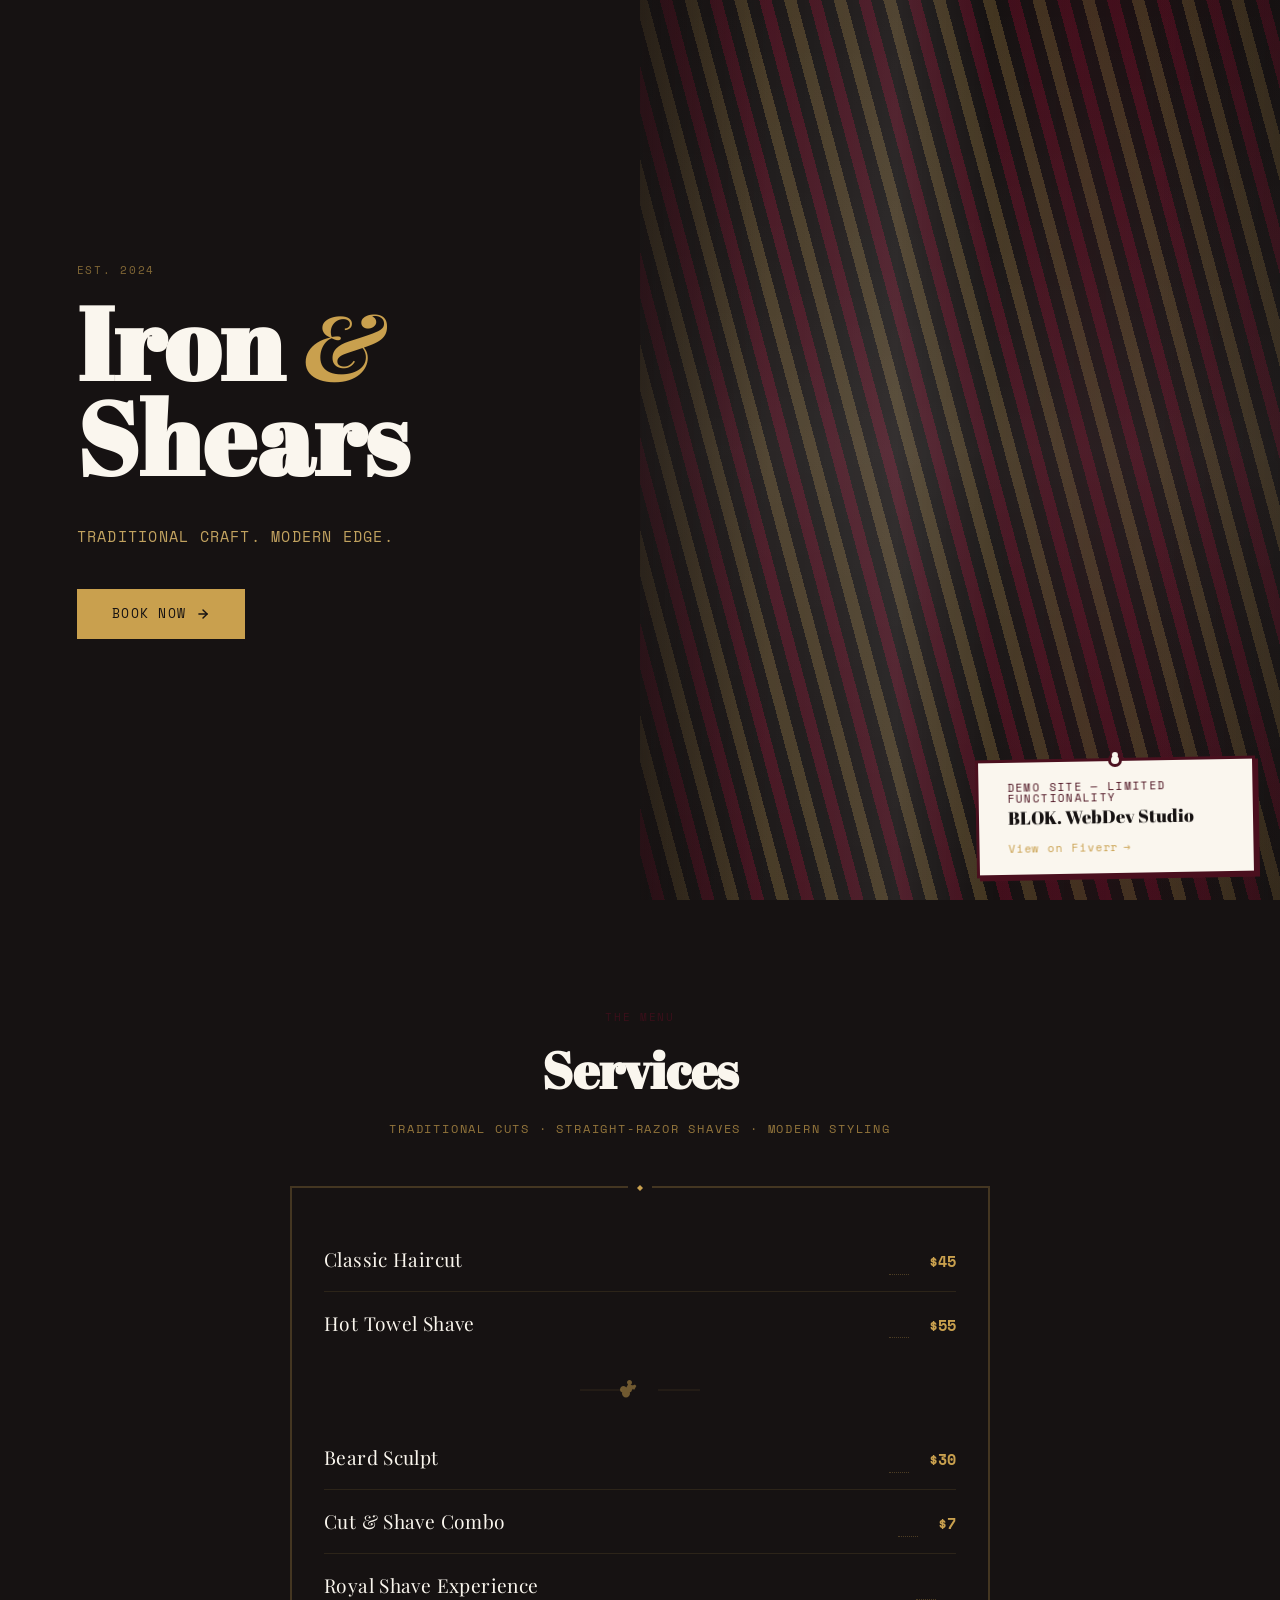
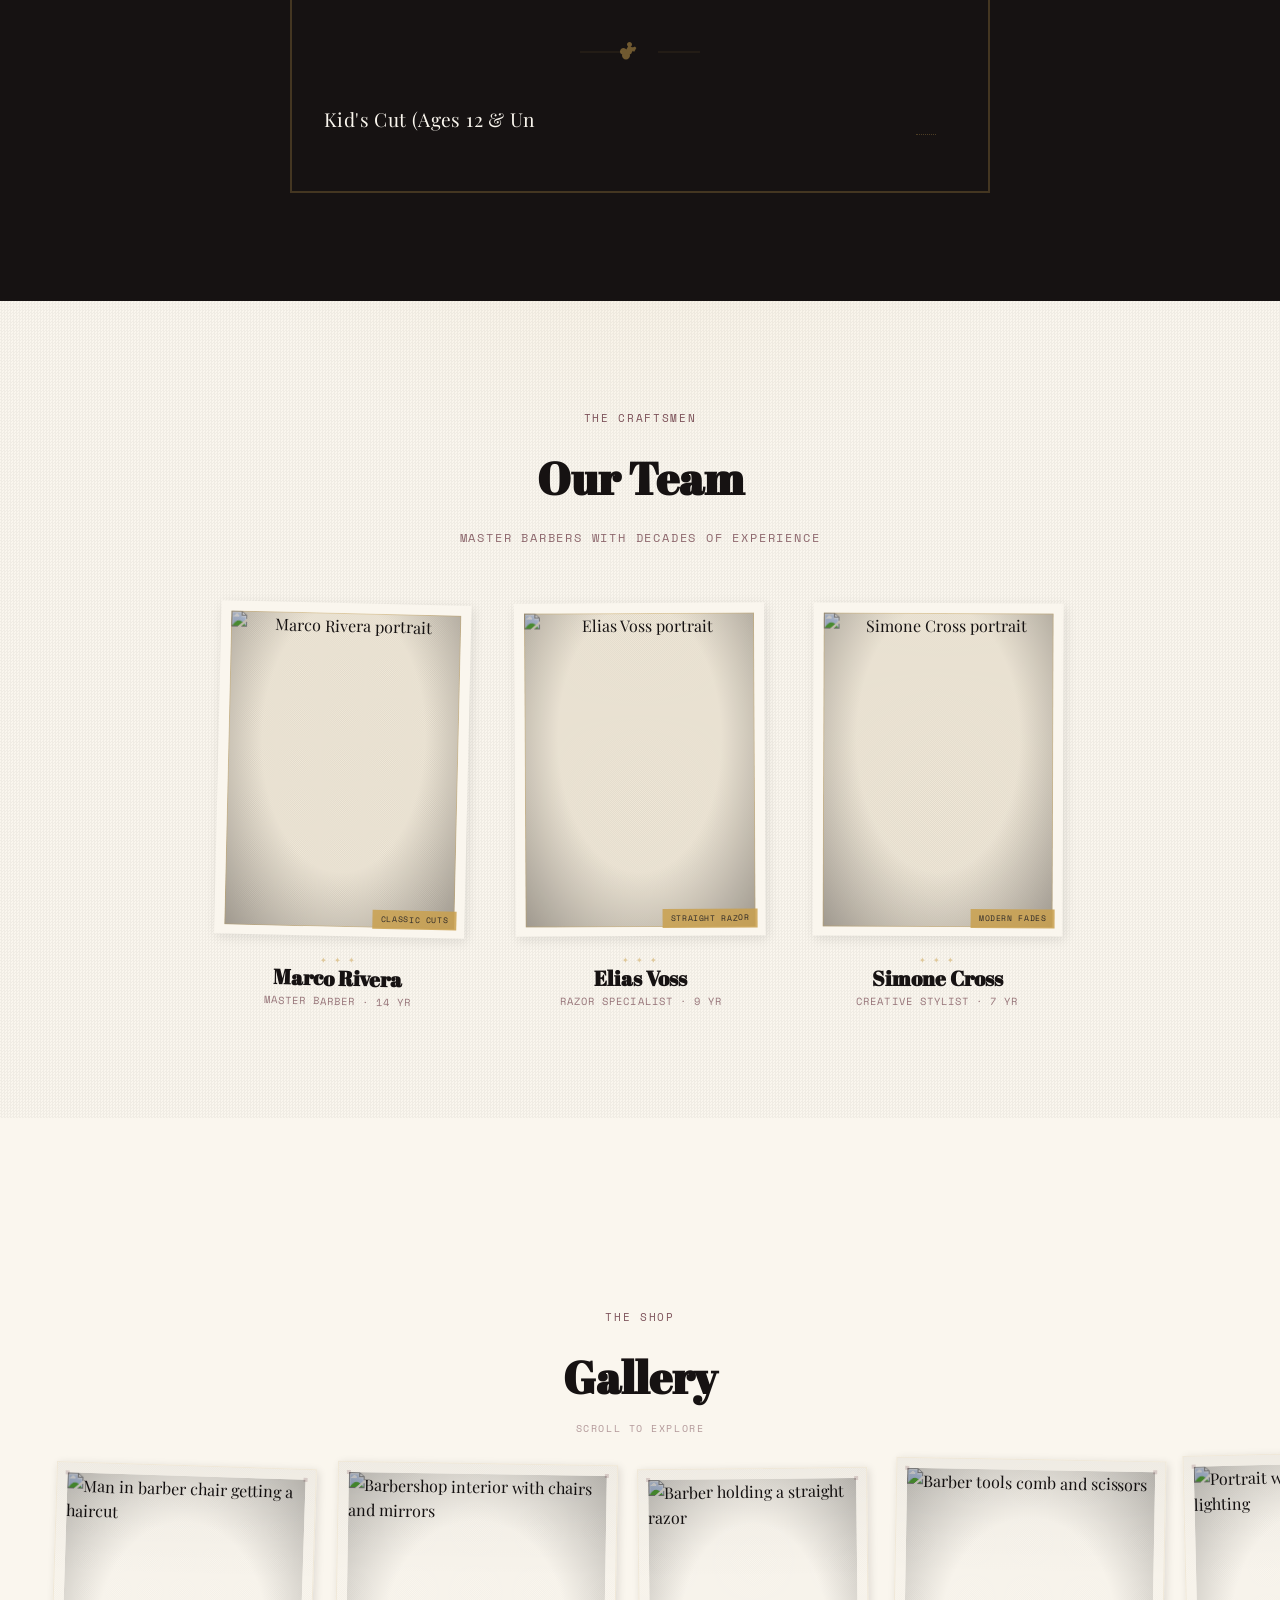
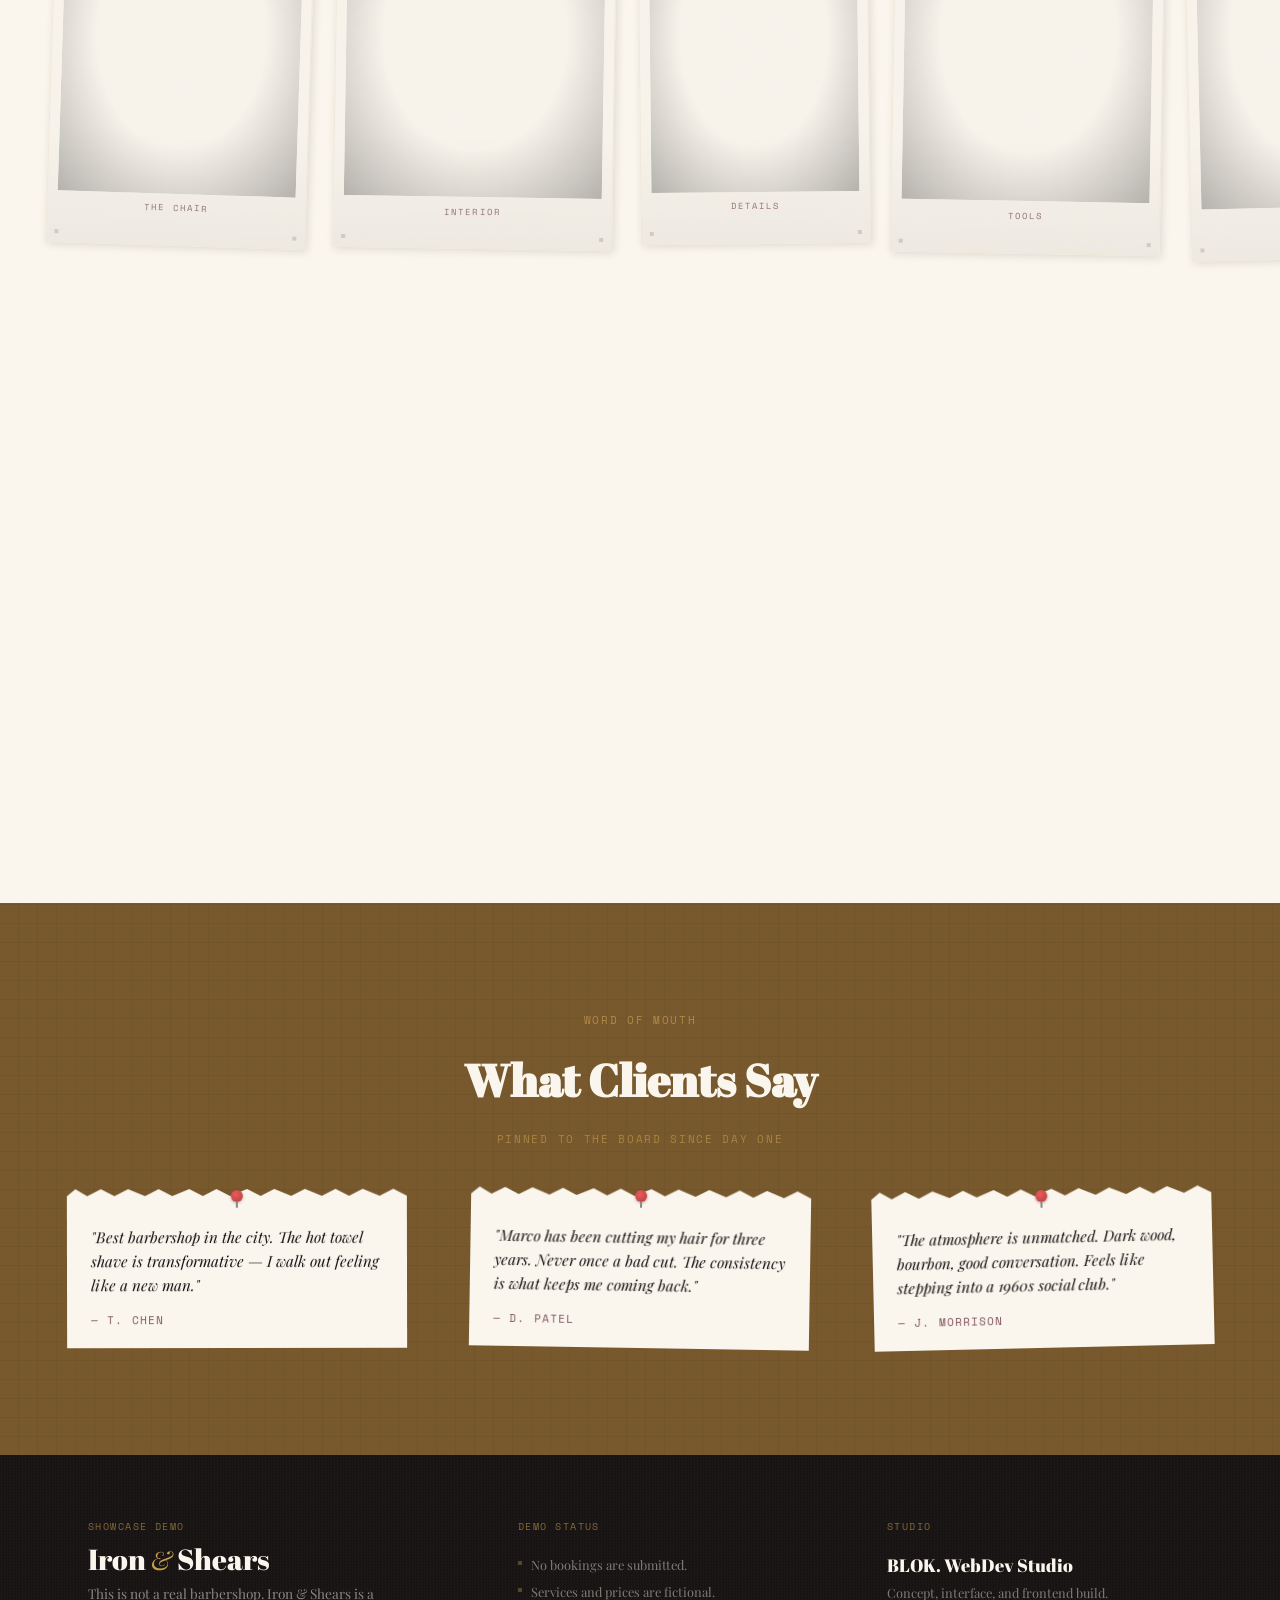
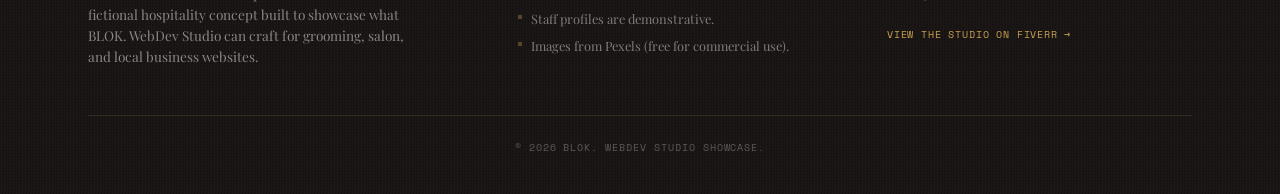
==== commit af4c8397: "fix: hide demo badge when embedded in iframe (admin preview) All 4 demo sites now detect if they're " ====
--- a/barbershop_ironnshears/index.html
+++ b/barbershop_ironnshears/index.html
@@ -1427,7 +1427,7 @@
 </footer>
 
 <!-- ===== DEMO BADGE ===== -->
-<div class="demo-badge">
+<div class="demo-badge" id="demo-badge">
   <div class="notch"><div class="notch-inner"></div></div>
   <p class="badge-label">Demo Site — Limited Functionality</p>
   <p class="badge-studio">BLOK. WebDev Studio</p>
@@ -1435,8 +1435,12 @@
     View on Fiverr <span class="arrow">→</span>
   </a>
 </div>
-
 <script>
+// Hide demo badge when embedded in iframe (admin preview)
+if (window.top !== window.self) {
+  document.getElementById('demo-badge')?.remove();
+}
+
 (function(){
   'use strict';
 
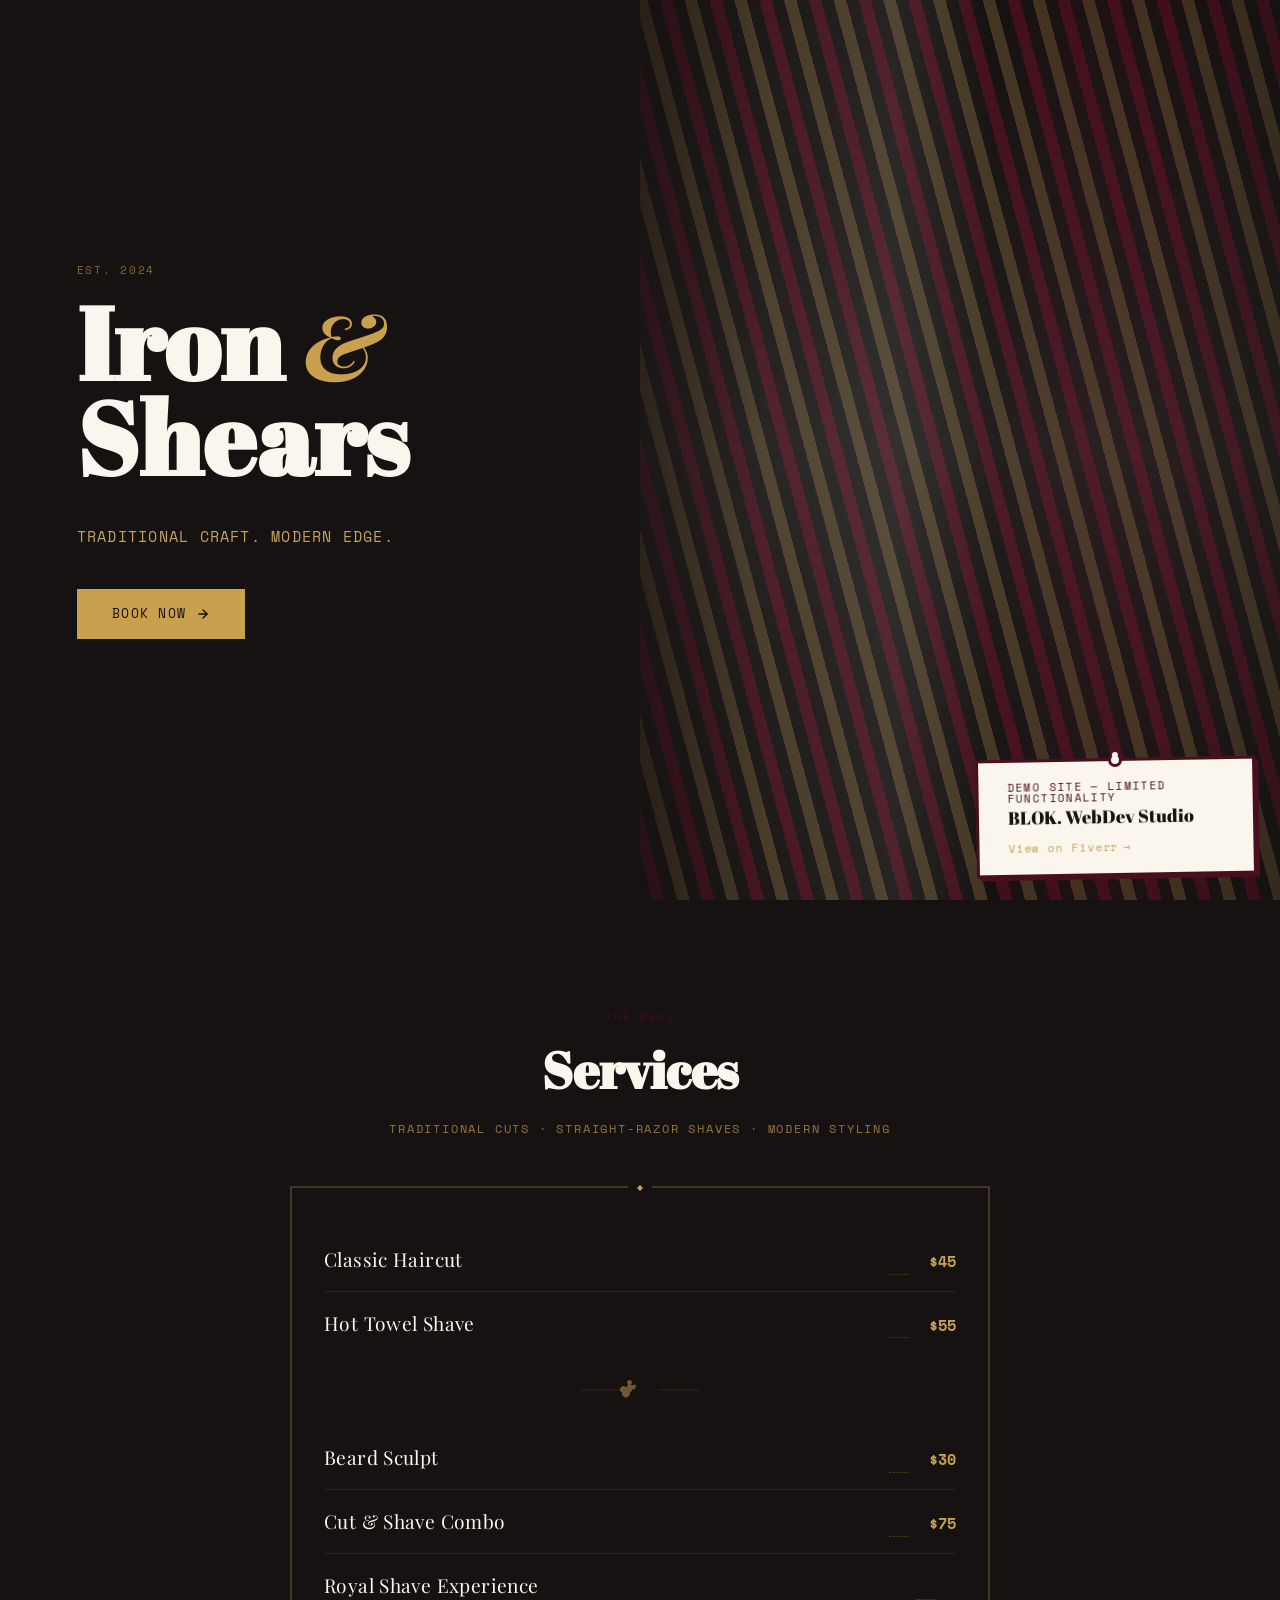
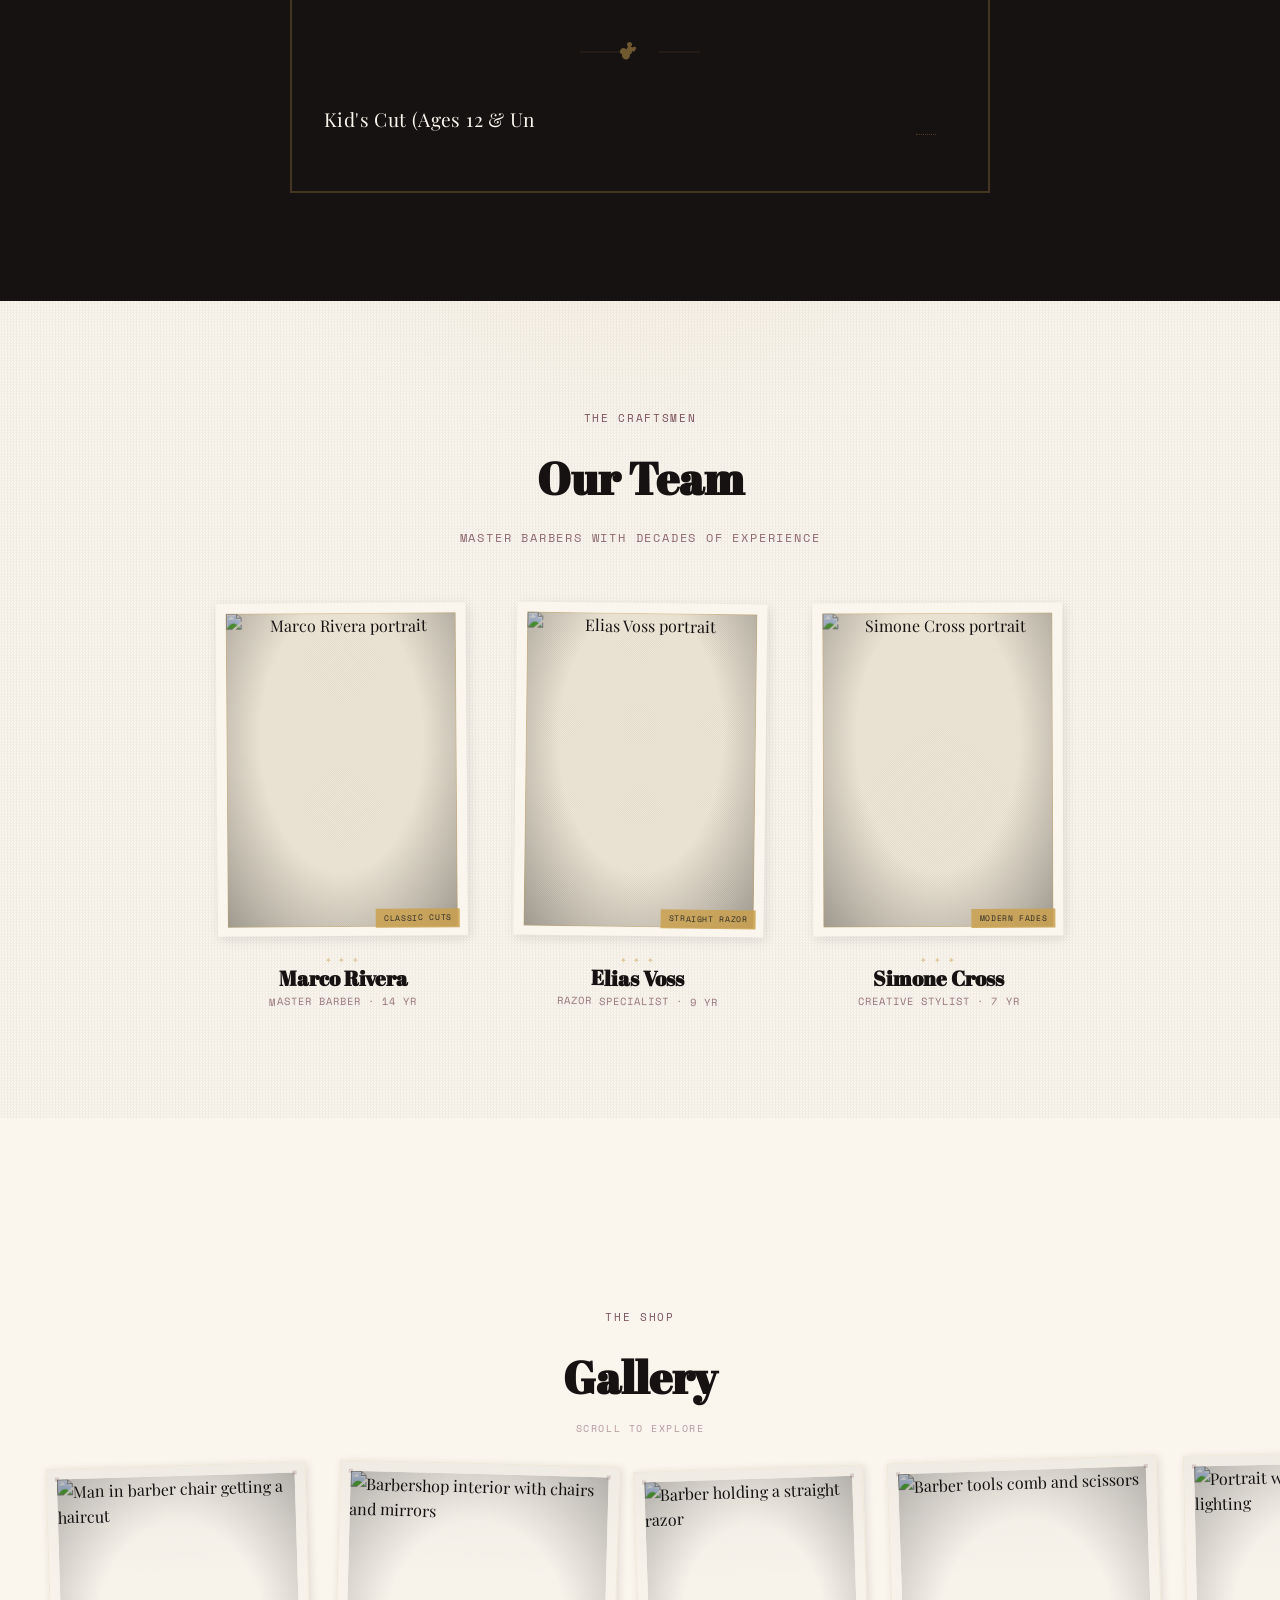
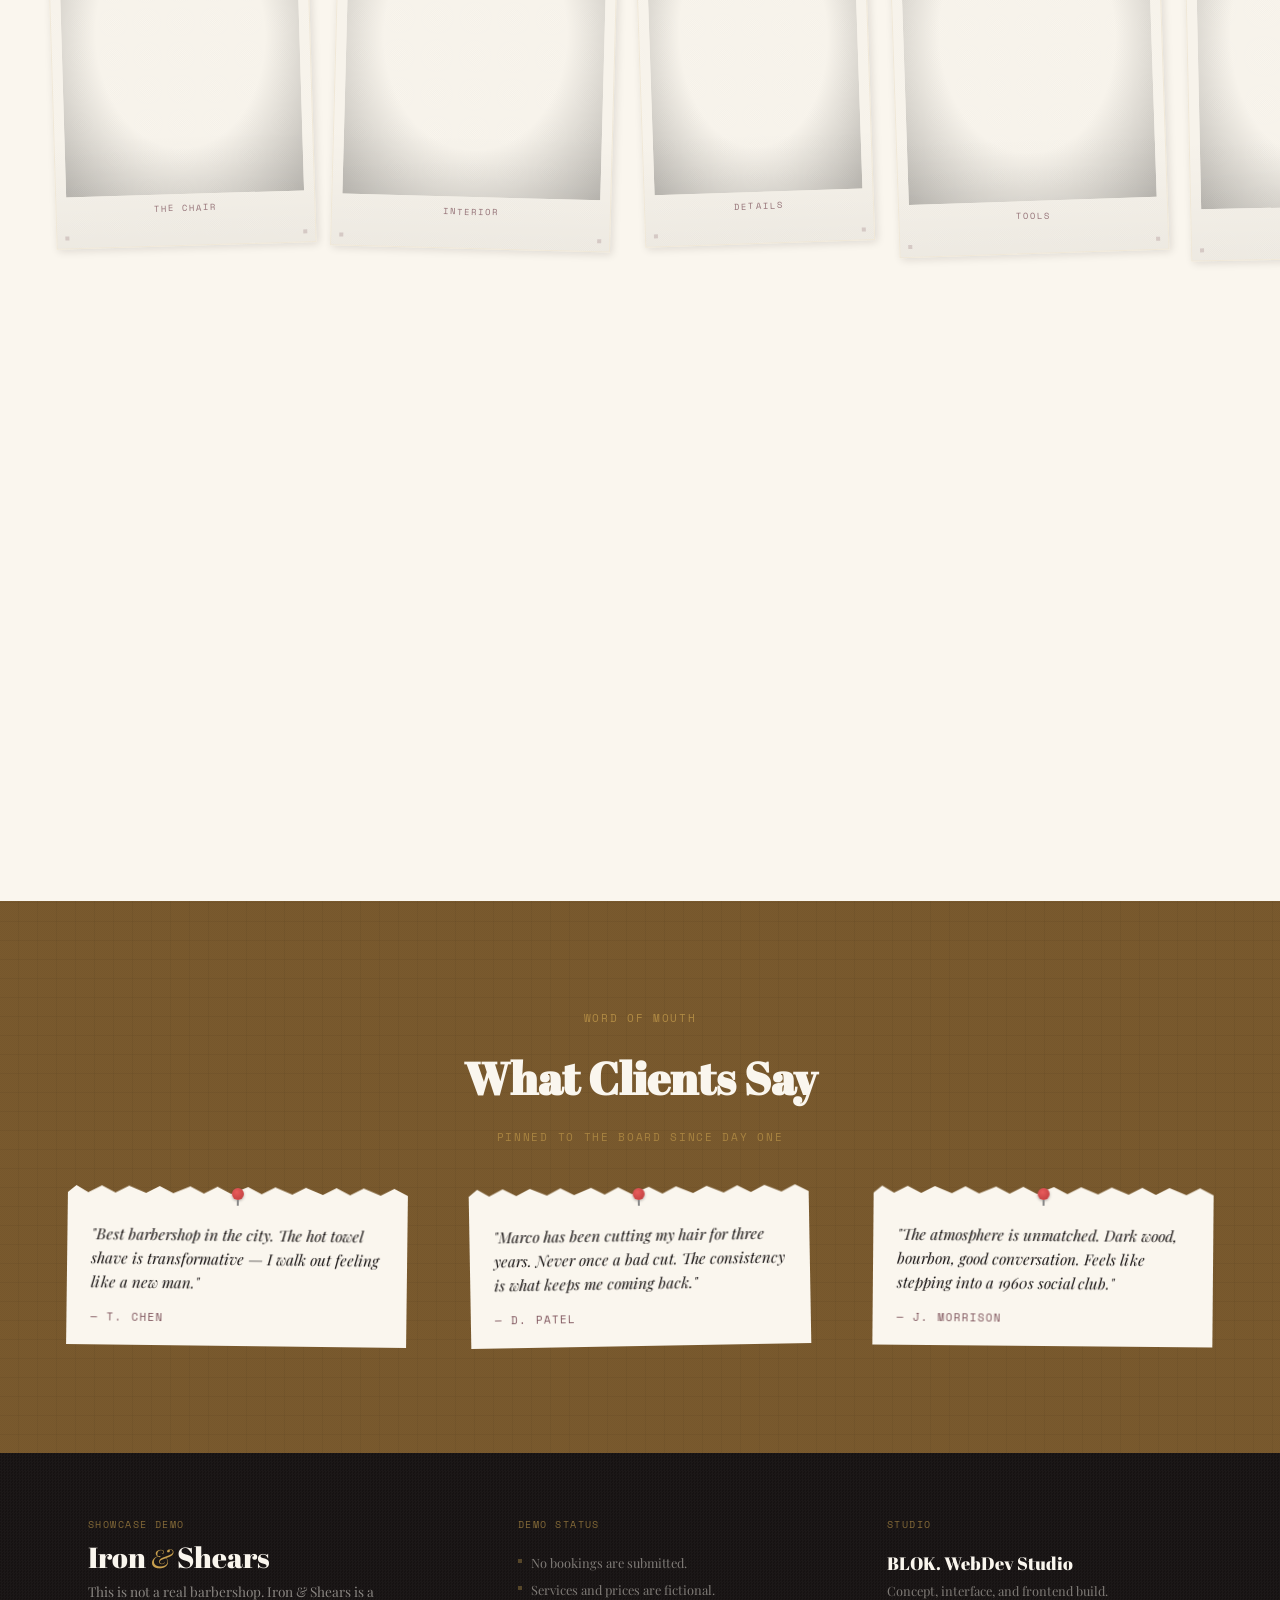
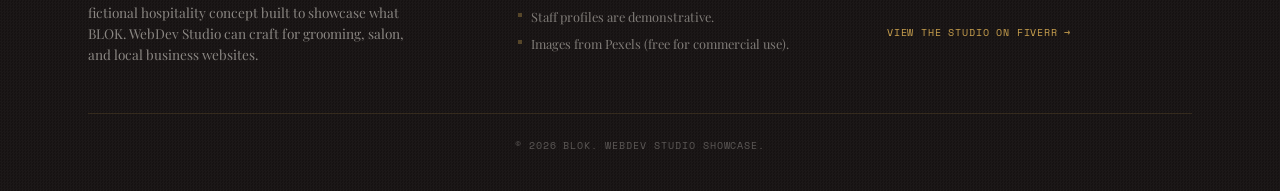
==== commit 9ae0f8a4: "fix: robust iframe detection for demo badges Replace unreliable window.top check with dual detection" ====
--- a/barbershop_ironnshears/index.html
+++ b/barbershop_ironnshears/index.html
@@ -1437,9 +1437,18 @@
 </div>
 <script>
 // Hide demo badge when embedded in iframe (admin preview)
-if (window.top !== window.self) {
-  document.getElementById('demo-badge')?.remove();
-}
+(function() {
+  var params = new URLSearchParams(window.location.search);
+  var inIframe = params.has('embed');
+  if (!inIframe) {
+    try { inIframe = window.self !== window.top; }
+    catch(e) { inIframe = true; }
+  }
+  if (inIframe) {
+    var badge = document.getElementById('demo-badge');
+    if (badge) badge.remove();
+  }
+})();
 
 (function(){
   'use strict';
